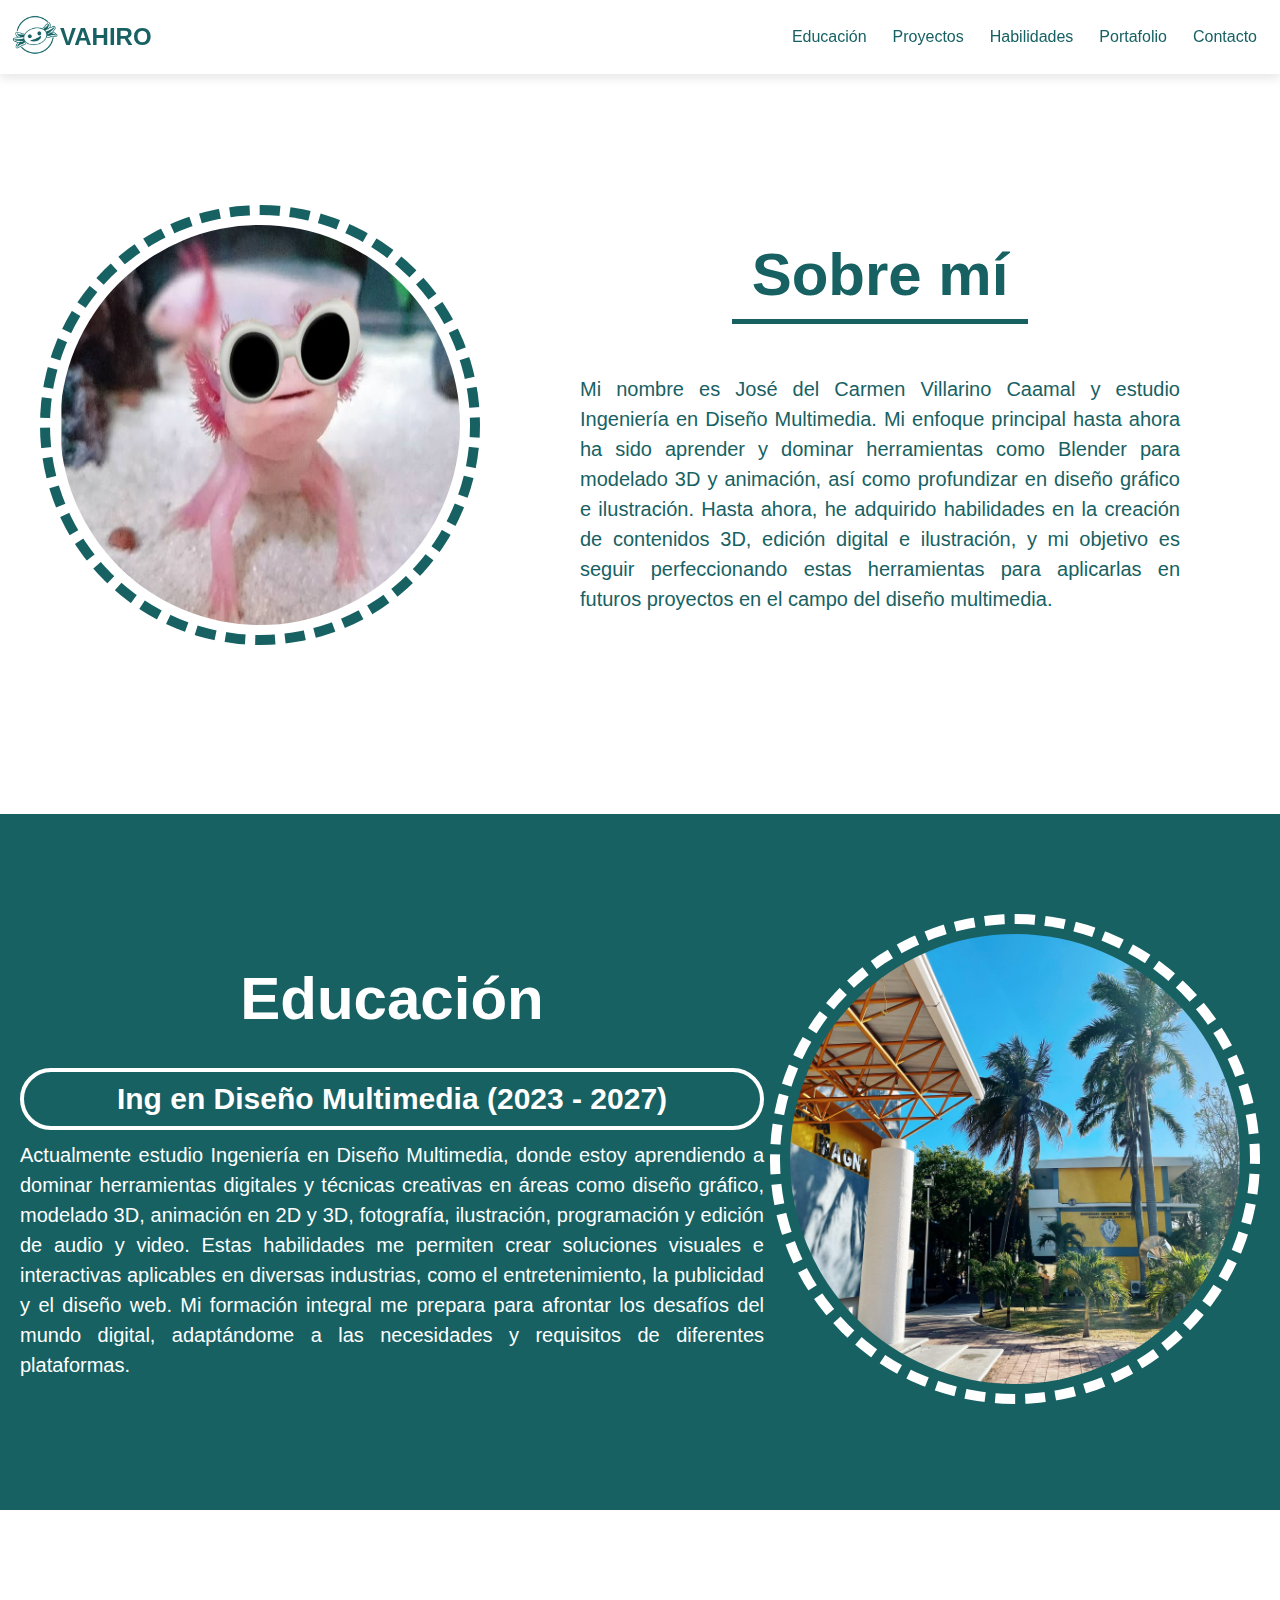
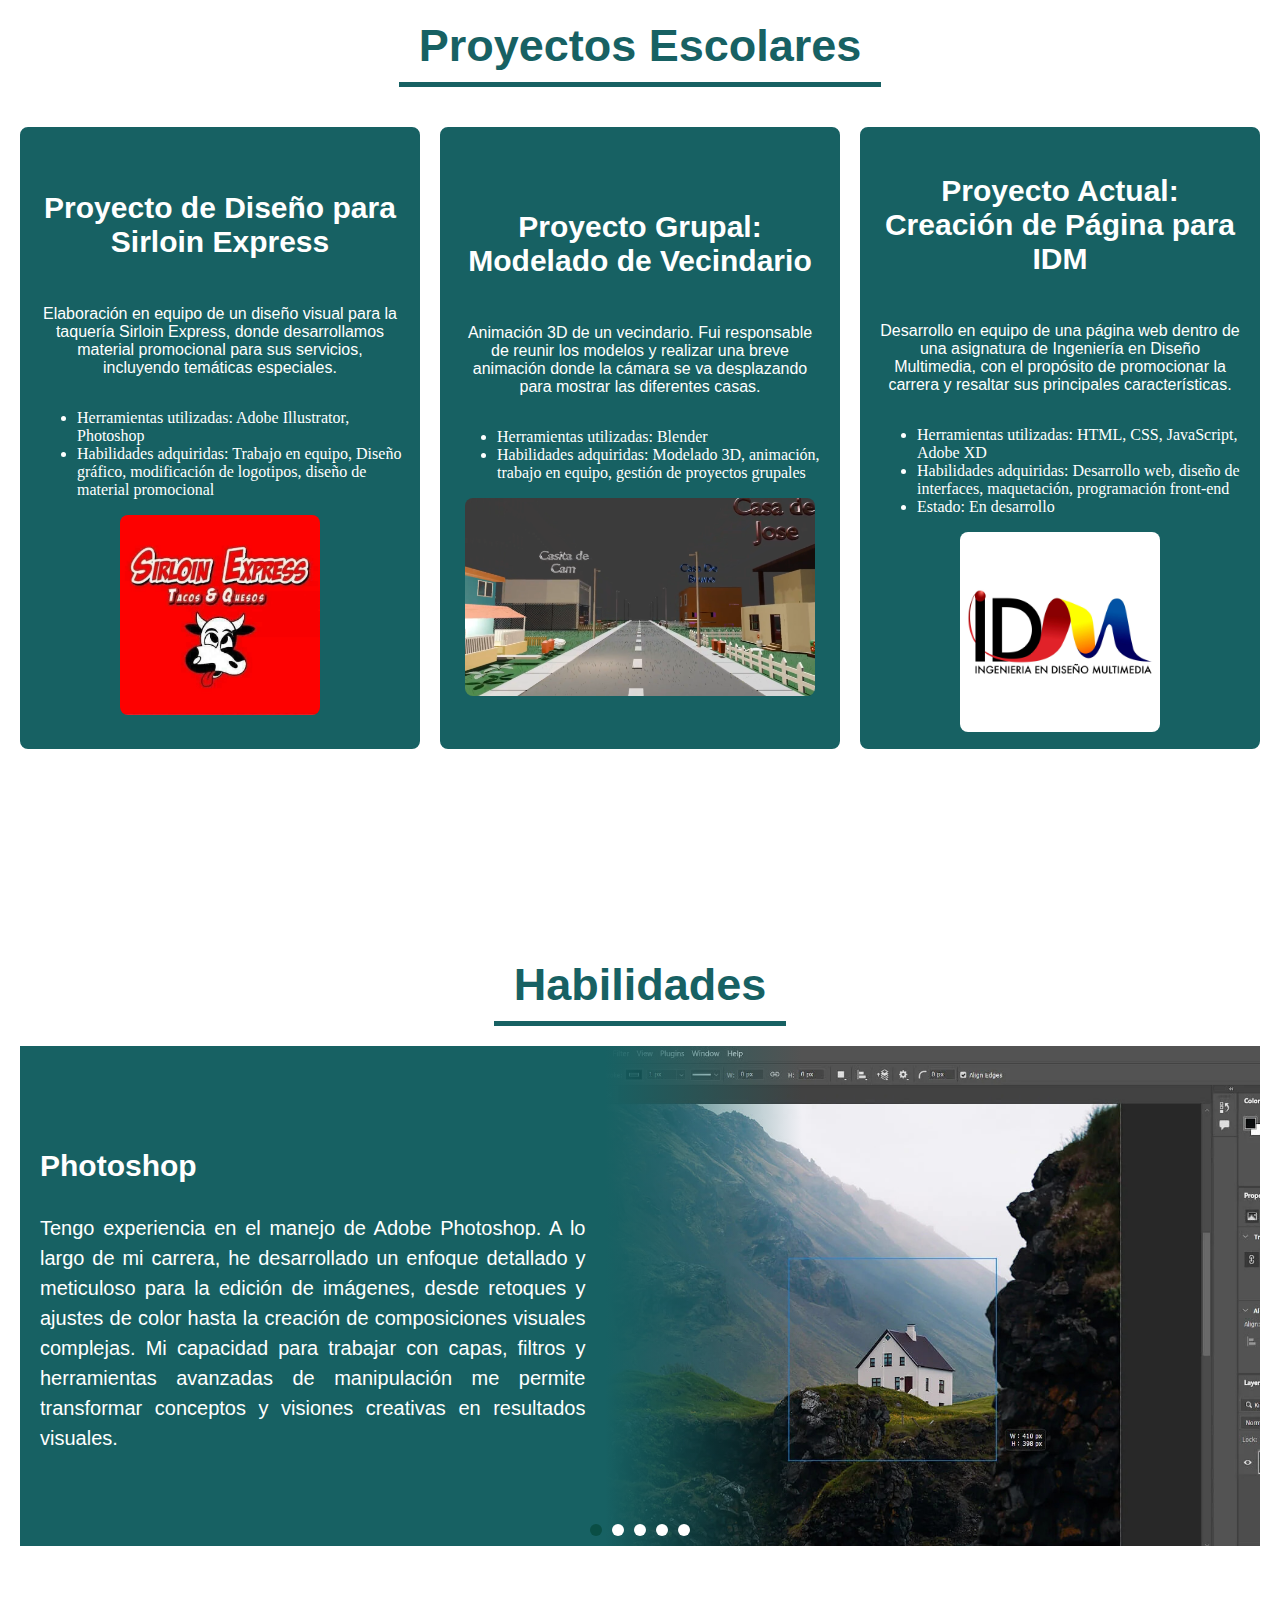
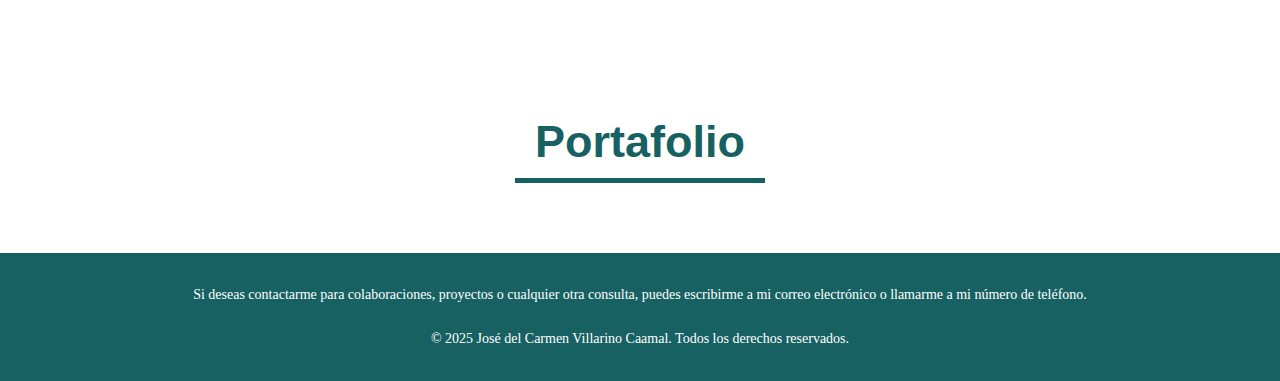
==== 02-maquetacion-cv/index.html @ 1d6cf8da "ajustes de detalles" ====
<!DOCTYPE html>
<html lang="es">
<head>
    <meta charset="UTF-8">
    <meta name="viewport" content="width=device-width, initial-scale=1.0">
    <title>Perfil - CV Vahiro</title>
    <link rel="stylesheet" href="estilo.css">
</head>
<body>
    <header id="inicio">
        <a href="#perfil"><img src="imagenes/logo_vahiro.png" alt="Logo Vahiro" width="80"/></a>
        <a href="#perfil"><h1>VAHIRO</h1></a>
        <nav id="main-menu">
            <ul>
                <li><a href="#educacion">Educación</a></li>
                <li><a href="#exp_academica">Proyectos</a></li>
                <li><a href="#habilidades">Habilidades</a></li>
                <li><a href="#portafolio">Portafolio</a></li>
                <li><a href="#contacto">Contacto</a></li>
            </ul>
        </nav>
    </header>

    <section id="perfil">
        <a href="#inicio"><img src="imagenes/Ajolote.jpg" alt="Logo Vahiro" width="100"/></a>
        <div id="texto">
            <h2>Sobre mí</h2></a>
            <p>
                Mi nombre es José del Carmen Villarino Caamal y estudio Ingeniería en Diseño Multimedia. Mi enfoque principal hasta ahora ha sido aprender y dominar herramientas como Blender para modelado 3D y animación, así como profundizar en diseño gráfico e ilustración. Hasta ahora, he adquirido habilidades en la creación de contenidos 3D, edición digital e ilustración, y mi objetivo es seguir perfeccionando estas herramientas para aplicarlas en futuros proyectos en el campo del diseño multimedia.
            </p>
        </div>
    </section>

    <section id="educacion">
        <div>
            <h2>Educación</h2>
            <h3>Ing en Diseño Multimedia (2023 - 2027)</h3>
            <p>
                Actualmente estudio Ingeniería en Diseño Multimedia, donde estoy aprendiendo a dominar herramientas digitales y técnicas creativas en áreas como diseño gráfico, modelado 3D, animación en 2D y 3D, fotografía, ilustración, programación y edición de audio y video. Estas habilidades me permiten crear soluciones visuales e interactivas aplicables en diversas industrias, como el entretenimiento, la publicidad y el diseño web. Mi formación integral me prepara para afrontar los desafíos del mundo digital, adaptándome a las necesidades y requisitos de diferentes plataformas.            
            </p>
        </div>
        <a href="https://www.unacar.mx/" class="educacion-link" target="_blank">
            <img src="imagenes/unacar_foto.jpg" alt="Foto de UNACAR" width="100" />
        </a>
    </section>

    <section id="exp_academica">
        <div>
            <h2>Proyectos Escolares</h2>
            <div class="proyectos-container">
                <a href="https://www.facebook.com/share/1AKuWwxEmX/?mibextid=wwXIfr" class="proyecto" target="_blank">
                    <h3>Proyecto de Diseño para Sirloin Express</h3>
                    <p>Elaboración en equipo de un diseño visual para la taquería Sirloin Express, donde desarrollamos material promocional para sus servicios, incluyendo temáticas especiales.</p>
                    <ul>
                        <li>Herramientas utilizadas: Adobe Illustrator, Photoshop</li>
                        <li>Habilidades adquiridas: Trabajo en equipo, Diseño gráfico, modificación de logotipos, diseño de material promocional</li>
                    </ul>
                    <img src="imagenes/sirloin.jpg" alt="Logo Sirloin" class="proyecto-img">
                </a>

                <a href="https://drive.google.com/file/d/1ZXDMyblcQ2aOPvXXYez0ErnM6VzcbpM_/view?usp=sharing" class="proyecto" target="_blank">
                    <h3>Proyecto Grupal: Modelado de Vecindario</h3>
                    <p>Animación 3D de un vecindario. Fui responsable de reunir los modelos y realizar una breve animación donde la cámara se va desplazando para mostrar las diferentes casas.</p>
                    <ul>
                        <li>Herramientas utilizadas: Blender</li>
                        <li>Habilidades adquiridas: Modelado 3D, animación, trabajo en equipo, gestión de proyectos grupales</li>
                    </ul>
                    <img src="imagenes/vecindario.png" alt="Captura del Video Vecindario" class="proyecto-img2">
                </a>

                <a href="https://www.facebook.com/share/15w2uCwmHw/?mibextid=wwXIfr" class="proyecto" target="_blank">
                    <h3>Proyecto Actual: Creación de Página para IDM</h3>
                    <p>Desarrollo en equipo de una página web dentro de una asignatura de Ingeniería en Diseño Multimedia, con el propósito de promocionar la carrera y resaltar sus principales características.</p>
                    <ul>
                        <li>Herramientas utilizadas: HTML, CSS, JavaScript, Adobe XD</li>
                        <li>Habilidades adquiridas: Desarrollo web, diseño de interfaces, maquetación, programación front-end</li>
                        <li>Estado: En desarrollo</li>
                    </ul>
                    <img src="imagenes/logo_idm.jpg" alt="Logo de idm(pag en proceso)" class="proyecto-img">
                </a>
            </div>
        </div>
    </section>

    <section id="habilidades">
        <h2>Habilidades</h2>
        
        <div class="carrusel">
            <!-- Radios de control -->
            <input type="radio" id="habilidad1" name="habilidad" checked>
            <input type="radio" id="habilidad2" name="habilidad">
            <input type="radio" id="habilidad3" name="habilidad">
            <input type="radio" id="habilidad4" name="habilidad">
            <input type="radio" id="habilidad5" name="habilidad">
    
            <!-- Contenedor de los ítems -->
            <div class="carrusel-items">
                <div class="carrusel-item">
                    <div class="texto">
                        <h3>Photoshop</h3>
                        <p>Tengo experiencia en el manejo de Adobe Photoshop. A lo largo de mi carrera, he desarrollado un enfoque detallado y meticuloso para la edición de imágenes, desde retoques y ajustes de color hasta la creación de composiciones visuales complejas. Mi capacidad para trabajar con capas, filtros y herramientas avanzadas de manipulación me permite transformar conceptos y visiones creativas en resultados visuales.</p>
                    </div>
                    <div class="imagen">
                        <img src="imagenes/photoshop.jpeg" alt="Photoshop">
                    </div>
                </div>
    
                <div class="carrusel-item">
                    <div class="texto">
                        <h3>Blender</h3>
                        <p>Mi habilidad se centra en el modelado para la creación de proyectos multimedia. Estoy enfocado en desarrollar mi capacidad para aplicar texturas detalladas que den realismo a las escenas y realizar animaciones fluidas que añadan dinamismo a los proyectos. Actualmente, busco seguir perfeccionando estas competencias para poder implementar soluciones visuales de alta calidad en diversas aplicaciones multimedia.</p>
                    </div>
                    <div class="imagen">
                        <img src="imagenes/blender.jpg" alt="Blender">
                    </div>
                </div>
    
                <div class="carrusel-item">
                    <div class="texto">
                        <h3>Programación en HTML y C++</h3>
                        <p>Tengo conocimientos básicos en desarrollo web, particularmente en HTML, lo que me permite crear y estructurar sitios web de manera eficiente. A través de mis estudios y proyectos personales, he adquirido una comprensión fundamental sobre la importancia de una correcta jerarquización de contenidos. Además, tengo nociones de programación en C++, lo cual me ha permitido desarrollar una base sólida en la lógica de programación, manejo de variables, estructuras de control y algoritmos.</p>
                    </div>
                    <div class="imagen">
                        <img src="imagenes/programacion.png" alt="Programación">
                    </div>
                </div>
    
                <div class="carrusel-item">
                    <div class="texto">
                        <h3>Ilustración en Papel y Digital</h3>
                        <p>Tengo experiencia en la creación de ilustraciones tanto en medios tradicionales como digitales. En el ámbito tradicional, me especializo en ilustración a mano utilizando lápiz sobre papel, una técnica que me permite capturar detalles y texturas de manera precisa. En el campo digital, tengo conocimientos básicos para crear ilustraciones, lo que me permite experimentar con diferentes estilos y técnicas, adaptándome a proyectos que requieren creatividad y precisión.</p>
                    </div>
                    <div class="imagen">
                        <img src="imagenes/ilustracion.jpeg" alt="Ilustración">
                    </div>
                </div>
    
                <div class="carrusel-item">
                    <div class="texto">
                        <h3>Ensamble de Computadoras</h3>
                        <p>Tengo conocimientos básicos en el montaje y configuración de hardware, específicamente enfocados en la creación de equipos de alto rendimiento. Esto incluye la selección y ensamblaje de componentes como procesadores, tarjetas gráficas, memorias RAM, y sistemas de refrigeración, asegurando que todos los elementos sean compatibles y estén optimizados para un rendimiento eficiente. Además, tengo experiencia en la configuración de sistemas operativos y controladores para maximizar el desempeño en tareas intensivas.</p>
                    </div>
                    <div class="imagen">
                        <img src="imagenes/ensamble.jpg" alt="PC">
                    </div>
                </div>
            </div>
    
            <!-- Navegación del carrusel -->
            <div class="carrusel-navegacion">
                <label for="habilidad1"></label>
                <label for="habilidad2"></label>
                <label for="habilidad3"></label>
                <label for="habilidad4"></label>
                <label for="habilidad5"></label>
            </div>
        </div>
    </section>
    
<section id="portafolio">
    <div>

    </div>
<h2>Portafolio</h2>
</section>

    <footer id="contacto">
        <div>
            <p>Si deseas contactarme para colaboraciones, proyectos o cualquier otra consulta, puedes escribirme a mi correo electrónico o llamarme a mi número de teléfono.</p>
        </div>
        <p>&copy; 2025 José del Carmen Villarino Caamal. Todos los derechos reservados.</p>
    </footer>
</body>
</html>
---- 02-maquetacion-cv/estilo.css ----
* {
    border: red 0px solid;
}
html, body {
    background-color: #ffffff;
    height: 100%;
    margin: 0;
    padding: 0; 
    box-sizing: border-box;
    font-family: 'Libre Baskerville', serif; 
}
body {
    padding-top: 40px; 
}
header {
    text-decoration: none !important; /* Elimina el subrayado de los enlaces */
    color: inherit !important; /* Hereda el color del texto del contenedor */
    font-family: 'Bebas Neue', 'Helvetica', sans-serif;
    display: flex;
    color: #176163;
    background-color: #ffffff;
    padding: 10px;
    align-items: center;
    width: 100%;
    max-width: 100%;
    box-sizing: border-box;
    justify-content: space-between;
    position: fixed;  
    top: 0;  
    left: 0;
    z-index: 1000; 
    box-shadow: 0 4px 10px rgba(0, 0, 0, 0.1);
}
header img {
    max-width: 50px;
    height: auto;
}
#inicio img:hover {
    transform: translateY(-5px);
}
#inicio h1:hover {
    transform: translateY(-5px);
}
header h1 {
    font-size: 1.5rem;
    text-align: left; 
    margin: 0; 
}
#inicio a{
    text-decoration: none !important; /* Elimina el subrayado de los enlaces */
    color: #176163; /* Hereda el color del texto del contenedor */
}
#main-menu ul {
    font-family: Impact, Haettenschweiler, 'Arial Narrow Bold', sans-serif;
    display: flex;
    padding: 0;
    margin: 0;
    list-style-type: none; 
    justify-content: flex-end;
    width: 100%;
    box-sizing: border-box;
}
#main-menu li {
    display: inline; 
}
#main-menu a {
    display: block;
    padding: 5px 13px;
    color: #176163;
    text-decoration: none;
    font-size: 1rem;
    transition: color 0.3s ease;
    position: relative; 
}
#main-menu a::after {
    content: "";
    position: absolute;
    left: 0;
    bottom: -3px;
    width: 0;
    height: 2px;
    background-color: #176163;
    transition: width 0.3s ease;
}
#main-menu a:hover::after,
#main-menu a:focus::after {
    width: 100%;
}
nav {
    display: flex;
    width: 100%;
    justify-content: flex-end;
}
nav a {
    color: #176163;
    text-decoration: none;
    font-size: 1rem;
    transition: color 0.3s ease;
}
h3 {
    color: #176163;
    font-family: 'Merriweather Sans', 'Helvetica', sans-serif;
}
#perfil {
    display: flex;
    flex-direction: row;
    align-items: center;
    justify-content: flex-start;
    padding: 60px;
    margin-bottom: 40px;
    max-width: 1200px; 
    margin-left: auto; 
    margin-right: auto;
    border-radius: 50px;
    margin-top: 40px;
}
#perfil img {
    width: 400px; 
    height: 400px;
    border-radius: 50%;
    margin-right: 40px;
    border: 10px dashed #176163;
    padding: 10px;
    flex-shrink: 0;
}
#perfil div {
    display: flex;
    flex-direction: column;
    padding: 40px;
    border-radius: 20px;
    flex-grow: 1;
    min-width: 400px; 
    max-width: 800px; 
}
#perfil h2 {
    align-self: center;
    font-family: 'Bebas Neue', 'Helvetica', sans-serif;
    font-size: 60px; 
    color: #176163;
    margin-top: 0;
    margin-bottom: 20px;
    padding: 20px;
    display: inline-block;
    border-bottom: 5px solid #176163; 
    padding-bottom: 10px; 
    border-radius: 0; 
}
#perfil p {
    text-align: justify;
    line-height: 1.5;
    font-size: 20px; 
    color: #176163;
    margin: 10px 0 0 0;
    padding: 20px; 
    border-radius: 20px; 
}
#educacion {
    display: flex;
    flex-direction: row;
    align-items: center;
    justify-content: space-between;
    padding: 60px;
    background-color: #176163;
    margin-bottom: 40px;
    max-width: 100%;
    margin-left: 0px;
    margin-right: 0px;
    border-radius: 0;
    margin-top: 40px;
}
#educacion img {
    width: 450px;  
    height: auto;
    border-radius: 50%;
    border: 10px dashed #ffffff;
    padding: 10px;
    transition: transform 0.3s ease, box-shadow 0.3s ease;
    position: relative;
    z-index: 1; 
}
#educacion img:hover {
    transform: translateY(-5px);
    box-shadow: 0 4px 10px rgba(0, 0, 0, 0.3);  
}
#educacion div {
    display: flex;
    flex-direction: column;
    text-align: center;
    width: 60%;
    box-shadow: none; 
    z-index: 0;
}
#educacion h2, #educacion h3, #educacion p {
    margin: 0;
}
#educacion h2 {
    font-size: 60px;
    color: #ffffff;
    margin-top: 0;
    margin-bottom: 0px;
    padding: 20px;
    border-radius: 20px;
    display: inline-block;
}
#educacion h3 {
    font-size: 30px;
    color: #ffffff;
    padding: 10px 30px;
    background-color: #176163;
    border-radius: 50px;
    display: inline-block;
    margin: 10px 0;
    border: 4px solid #ffffff;
}
#educacion p {
    text-align: justify;
    line-height: 1.5;
    font-size: 20px;
    color: #ffffff;
    margin: 0px 0 0 0;
}
#educacion a {
    font-family: 'Lora', 'Helvetica', sans-serif;
    color: #176163;
    text-decoration: none;
    font-size: 25px;
}
.educacion-link {
    text-decoration: none;
    color: #ffffff;
}
section {
    border-radius: 2%;
    margin: 10px;
    margin-bottom: 40px; 
    padding: 40px;
}
section p {
    font-family: 'Lora', 'Helvetica', sans-serif;
}
#proyectos {
    background-color: #BBDEFB;
}
.proyecto p,
.proyecto li,
.proyecto h3 {
    color: #ffffff;
}
.proyectos-container {
    display: flex;
    flex-wrap: wrap;
    gap: 20px;
    justify-content: space-around;
    padding: 20px;
}
a.proyecto {
    text-decoration: none;
    color: inherit;
}
.proyecto:hover {
    transform: translateY(-10px);
    box-shadow: 0 4px 10px rgba(0, 0, 0, 0.1);
    background-color: #176163;
}
.proyecto h2 {
    margin: 0;
    padding: 0; 
}
.proyecto h3 {
    font-size: 30px;;
}
.proyecto {
    flex: 1 1 calc(33% - 20px);
    box-sizing: border-box;
    text-align: center;
    margin-bottom: 20px;
    padding: 15px;
    border: 2px solid #176163;
    border-radius: 8px;
    background-color: #176163;
    transition: transform 0.3s ease;
    color: #ffffff;
    display: flex;
    flex-direction: column;
    justify-content: center;
    align-items: center;
}
.proyecto li {
    text-align: left;
}
.proyecto-img, .proyecto-img2 {
    width: 100%;
    height: auto;
    border-radius: 8px;
    margin-bottom: 15px;
}
.proyecto-img {
    max-width: 200px;
    margin: 0 auto;
}
.proyecto-img2 {
    max-width: 350px;
    margin: 0 auto;
}
@media (max-width: 768px) {
    .proyecto {
        flex: 1 1 100%;
    }
    .proyecto-img, .proyecto-img2 {
        max-width: 100%;
    }
}
#habilidades, #exp_academica, #portafolio {
    text-align: center;
    padding: 50px 0;
}
.carrusel {
    position: relative;
    width: 100%;
    height: 500px;
    overflow: hidden;
    background-color: #176163;
    border-radius: 0;
    margin: 0; 
    padding: 0; 
}
.carrusel-items {
    display: flex;
    transition: transform 0.5s ease;
    height: 100%;
    flex-direction: column;
}
.carrusel-item {
    display: flex;
    flex-direction: row;
    align-items: center;
    justify-content: space-between;
    flex: 0 0 100%; 
    width: 100%; 
    height: 100%; 
    background: #176163; 
    padding: 0;
    box-sizing: border-box;
}
.texto {
    width: 50%;
    text-align:justify;
    padding: 20px;
}
.texto h3 {
    font-size: 30px;
    color: #ffffff;
}
.texto p {
    font-size: 20px;
    color: #ffffff;
    line-height: 1.5;
}
.imagen {
    position: relative;
    width: 60%; 
    height: 100%;
    margin: auto; 
    overflow: hidden; 
}
.imagen img {
    width: 100%;
    height: 100%; 
    object-fit: cover; 
    display: block;
}
.imagen::before {
    content: "";
    position: absolute;
    left: 0;
    top: 0;
    width: 30%;
    height: 150%;
    background: linear-gradient(to left, rgba(255, 255, 255, 0) 0%, #176163 100%);
    pointer-events: none;
}
input[type="radio"] {
    display: none;
}
.carrusel-navegacion {
    position: absolute;
    bottom: 10px;
    left: 50%;
    transform: translateX(-50%);
    display: flex;
    gap: 10px;
}
.carrusel-navegacion label {
    width: 12px;
    height: 12px;
    border-radius: 50%;
    background-color: #ffffff;
    cursor: pointer;
    position: relative; 
} 
input[type="radio"]:nth-of-type(1):checked ~ .carrusel-items {
    transform: translateY(0%);
}

input[type="radio"]:nth-of-type(2):checked ~ .carrusel-items {
    transform: translateY(-100%);
}
input[type="radio"]:nth-of-type(3):checked ~ .carrusel-items {
    transform: translateY(-200%);
}
input[type="radio"]:nth-of-type(4):checked ~ .carrusel-items {
    transform: translateY(-300%);
}
input[type="radio"]:nth-of-type(5):checked ~ .carrusel-items {
    transform: translateY(-400%);
}
input[type="radio"]:checked + .carrusel-navegacion label::after {
    content: "";
    position: absolute;
    top: -6px;
    left: -6px;
    width: 24px;
    height: 24px;
    border-radius: 50%;
    border: 2px solid #0a4e45;
    background-color: transparent;
    box-shadow: 0 0 10px rgba(10, 78, 69, 0.5);
    z-index: -1;
    transition: all 0.3s ease; 
}
input[type="radio"]:nth-of-type(1):checked ~ .carrusel-navegacion label:nth-of-type(1),
input[type="radio"]:nth-of-type(2):checked ~ .carrusel-navegacion label:nth-of-type(2),
input[type="radio"]:nth-of-type(3):checked ~ .carrusel-navegacion label:nth-of-type(3),
input[type="radio"]:nth-of-type(4):checked ~ .carrusel-navegacion label:nth-of-type(4),
input[type="radio"]:nth-of-type(5):checked ~ .carrusel-navegacion label:nth-of-type(5) {
    background-color: #0a4e45;
}
#contacto {
    display: flex;
    padding: 20px;
    color: #ffffff;
    background-color: #176163;
    font-size: 14px;
    box-sizing: border-box;
    width: 100%;
    margin-top: auto;
    flex-direction: column;
    justify-content: center;
    align-items: center;
}
h2 {
    align-self: center;
    font-family: 'Bebas Neue', 'Helvetica', sans-serif;
    font-size: 45px;
    color: #176163;
    margin-top: 0;
    margin-bottom: 20px;
    padding: 20px; 
    border-radius: 20px; 
    display: inline-block; 
    border-bottom: 5px solid #176163;
    padding-bottom: 10px;
    border-radius: 0;
}
section {
    position: relative;
    padding-top: 100px;
    margin: 0;
}
section::before {
    content: "";
    display: block;
    height: 20px; 
    background-color: #ffffff;
    position: absolute;
    top: 0; 
    left: 0;
    width: 100%;
    z-index: -1;
}
#perfil, #educacion, #habilidades {
        padding: 100px 20px 100px 20px;  
    }
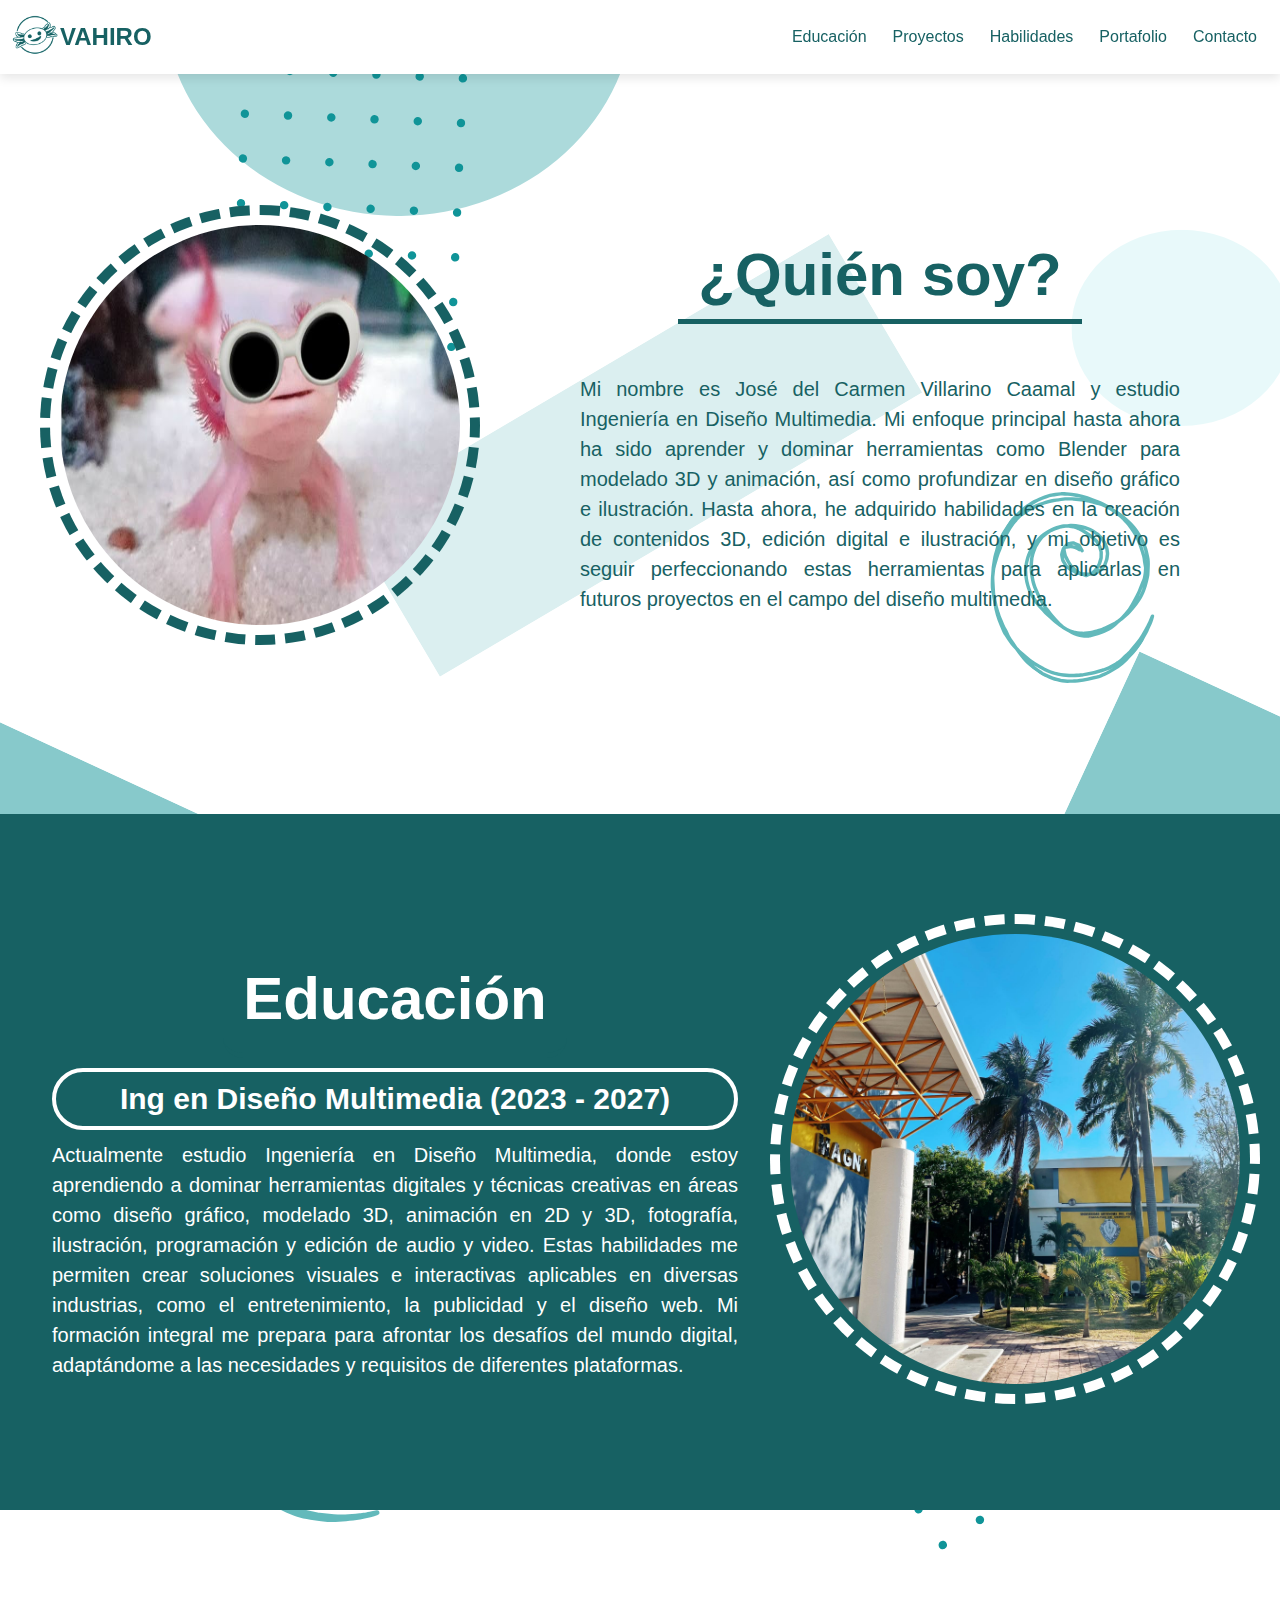
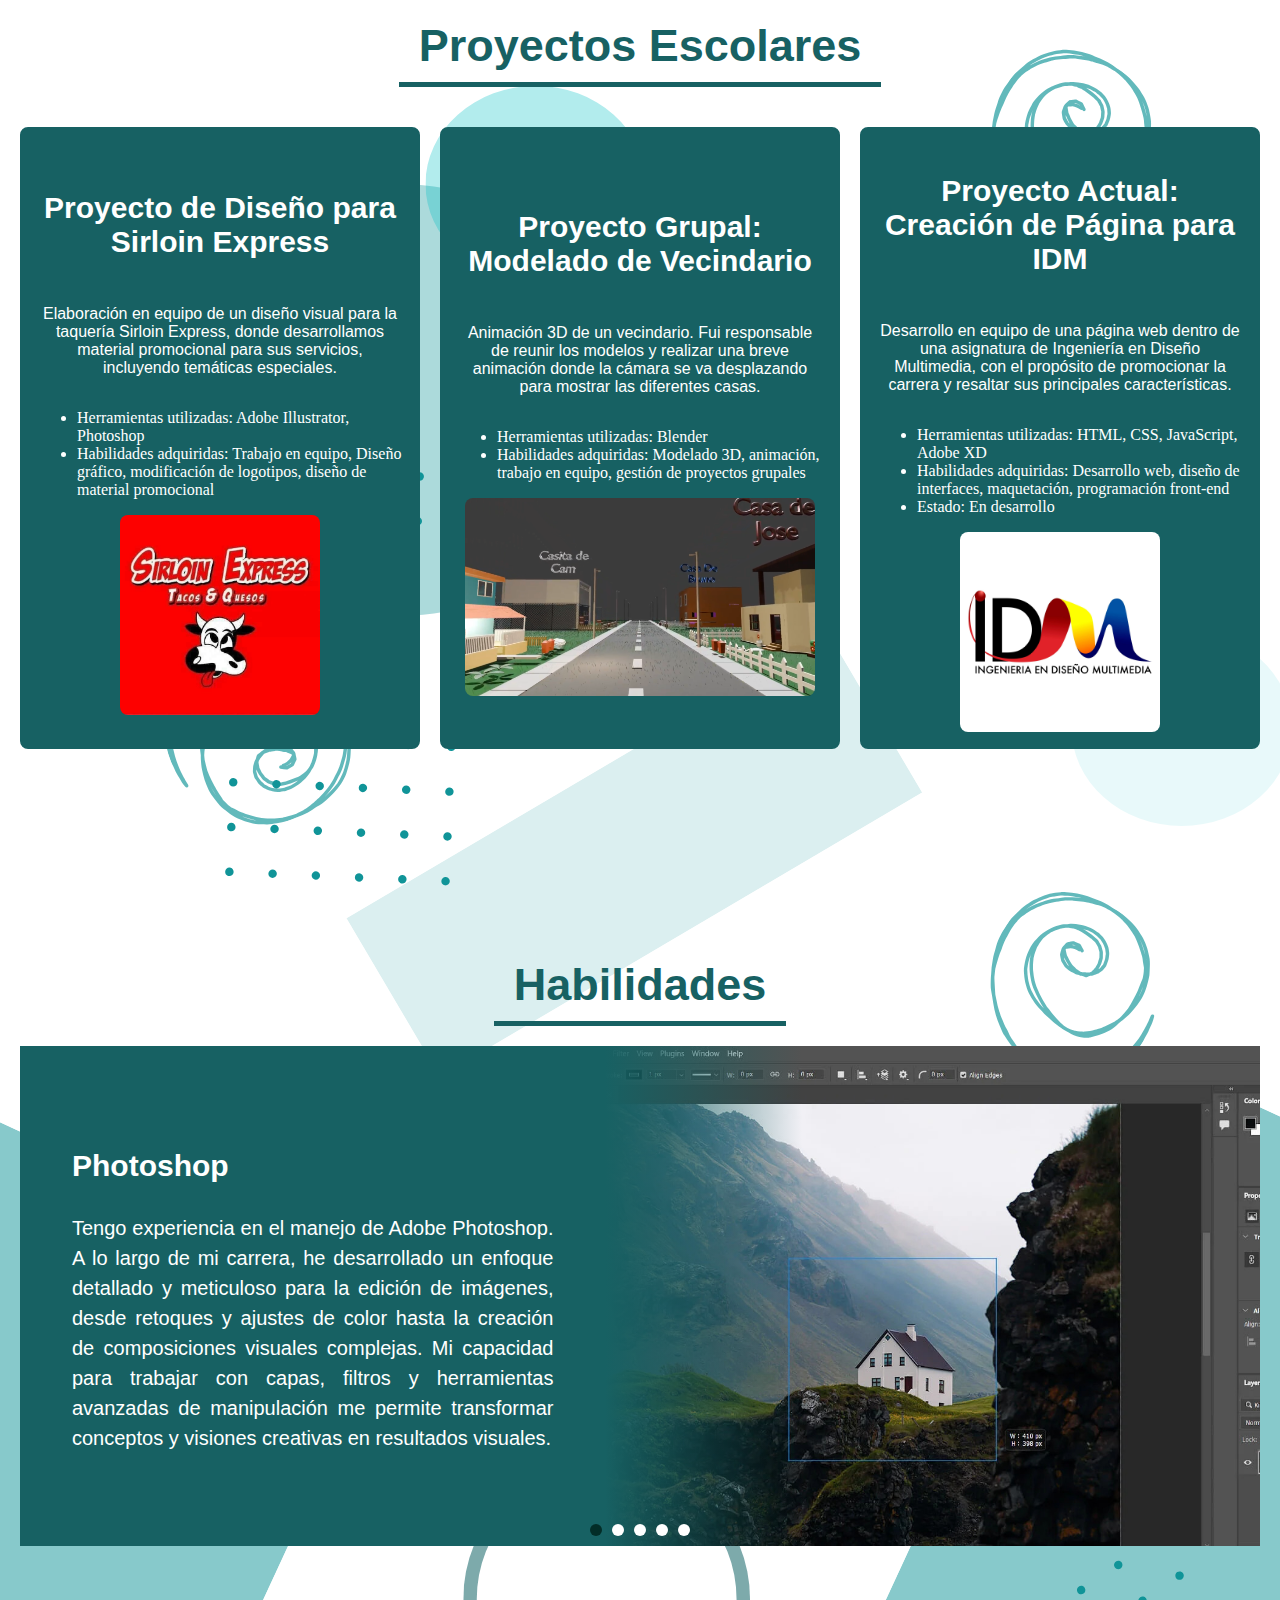
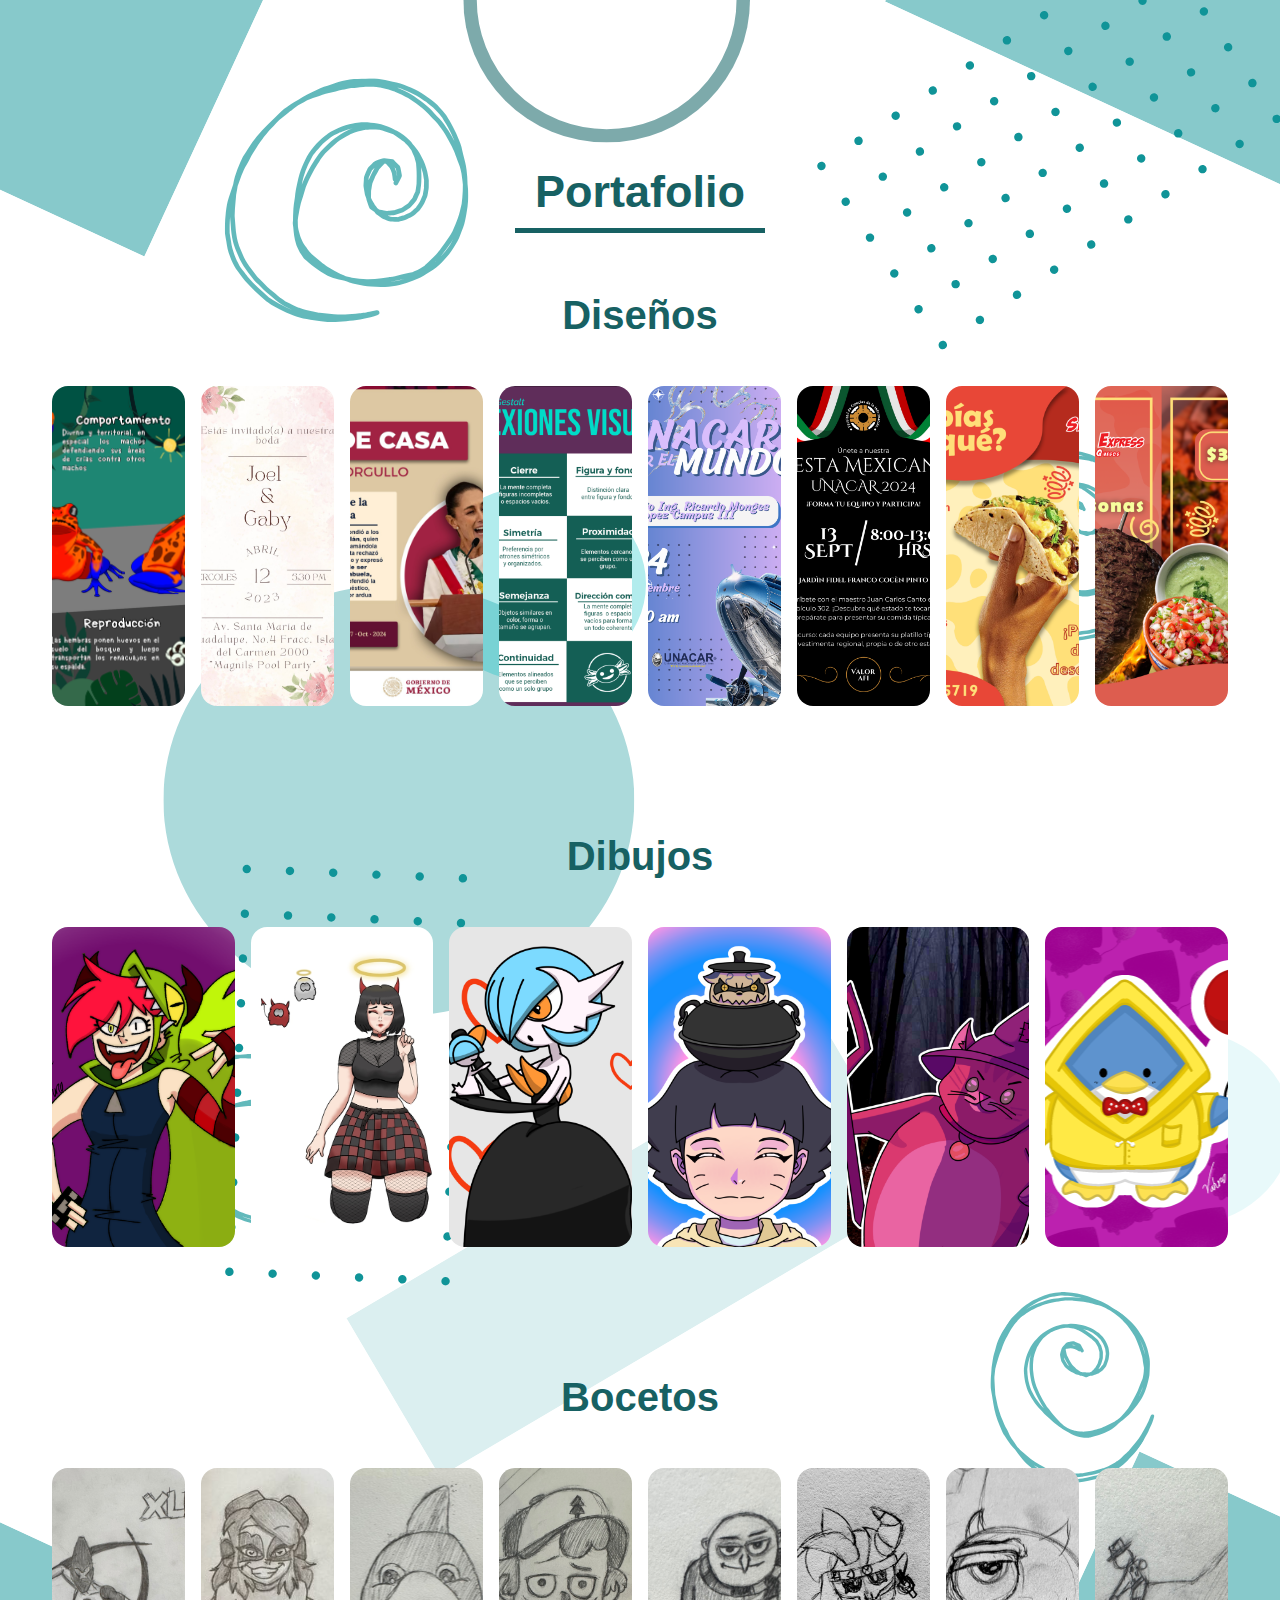
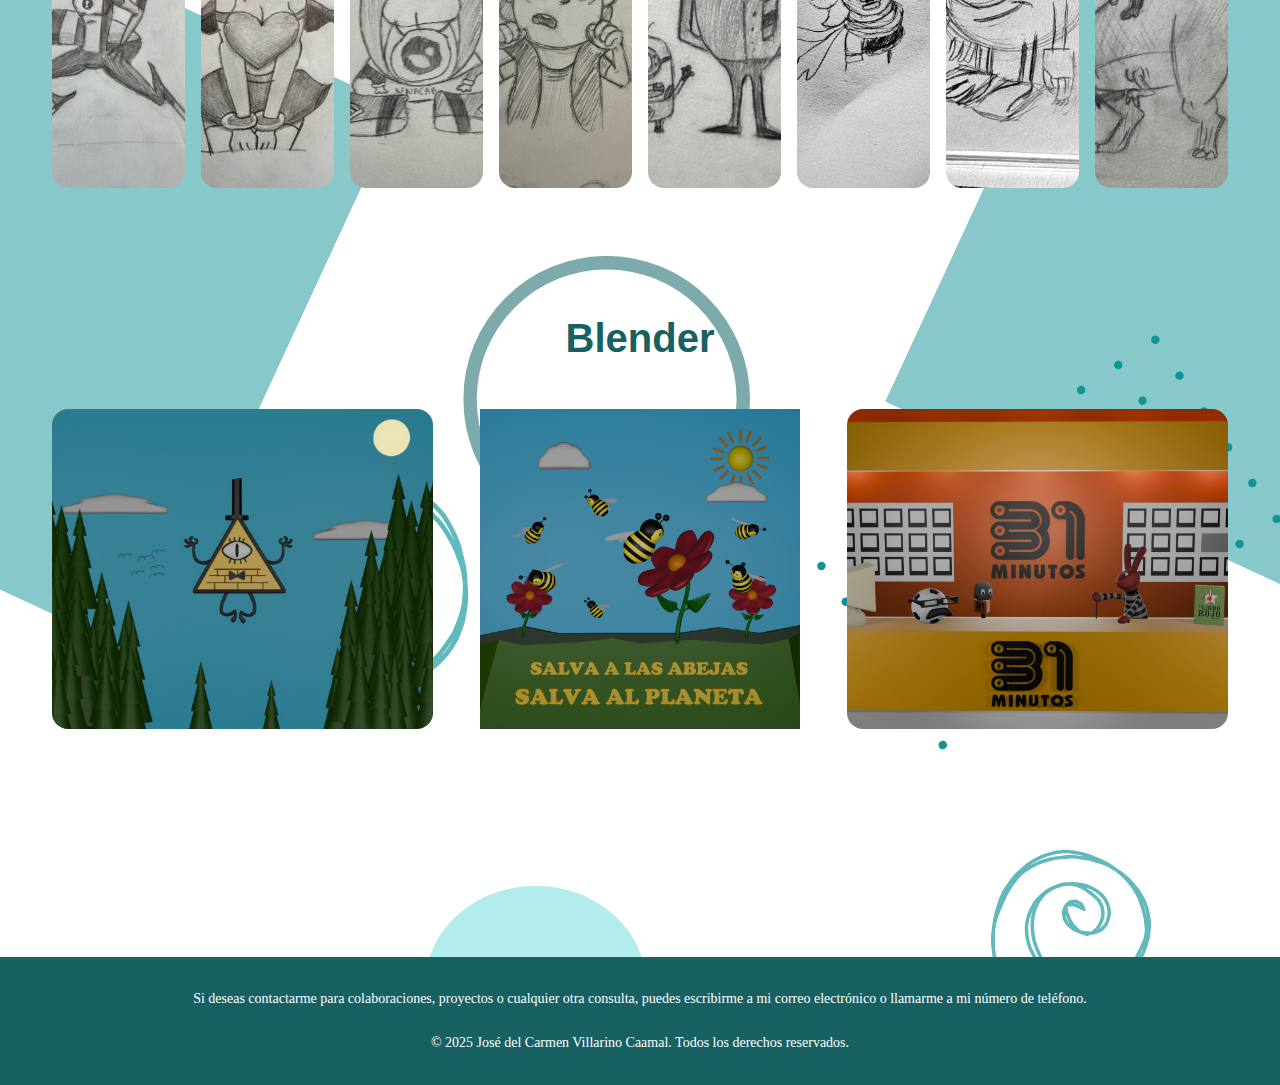
==== commit c0c57058: "fase final" ====
--- a/02-maquetacion-cv/index.html
+++ b/02-maquetacion-cv/index.html
@@ -8,7 +8,7 @@
 </head>
 <body>
     <header id="inicio">
-        <a href="#perfil"><img src="imagenes/logo_vahiro.png" alt="Logo Vahiro" width="80"/></a>
+        <a href="#perfil"><img src="imagenes/logo_vahiro.png" alt="Logo Vahiro" width="80" loading="lazy"/></a>
         <a href="#perfil"><h1>VAHIRO</h1></a>
         <nav id="main-menu">
             <ul>
@@ -22,9 +22,9 @@
     </header>
 
     <section id="perfil">
-        <a href="#inicio"><img src="imagenes/Ajolote.jpg" alt="Logo Vahiro" width="100"/></a>
+        <a href="#inicio"><img src="imagenes/Ajolote.jpg" alt="Logo Vahiro" width="100"loading="lazy"/></a>
         <div id="texto">
-            <h2>Sobre mí</h2></a>
+            <h2>¿Quién soy?</h2></a>
             <p>
                 Mi nombre es José del Carmen Villarino Caamal y estudio Ingeniería en Diseño Multimedia. Mi enfoque principal hasta ahora ha sido aprender y dominar herramientas como Blender para modelado 3D y animación, así como profundizar en diseño gráfico e ilustración. Hasta ahora, he adquirido habilidades en la creación de contenidos 3D, edición digital e ilustración, y mi objetivo es seguir perfeccionando estas herramientas para aplicarlas en futuros proyectos en el campo del diseño multimedia.
             </p>
@@ -40,7 +40,7 @@
             </p>
         </div>
         <a href="https://www.unacar.mx/" class="educacion-link" target="_blank">
-            <img src="imagenes/unacar_foto.jpg" alt="Foto de UNACAR" width="100" />
+            <img src="imagenes/unacar_foto.jpg" alt="Foto de UNACAR" width="100" loading="lazy" />
         </a>
     </section>
 
@@ -55,7 +55,7 @@
                         <li>Herramientas utilizadas: Adobe Illustrator, Photoshop</li>
                         <li>Habilidades adquiridas: Trabajo en equipo, Diseño gráfico, modificación de logotipos, diseño de material promocional</li>
                     </ul>
-                    <img src="imagenes/sirloin.jpg" alt="Logo Sirloin" class="proyecto-img">
+                    <img src="imagenes/sirloin.jpg" alt="Logo Sirloin" class="proyecto-img" loading="lazy">
                 </a>
 
                 <a href="https://drive.google.com/file/d/1ZXDMyblcQ2aOPvXXYez0ErnM6VzcbpM_/view?usp=sharing" class="proyecto" target="_blank">
@@ -65,10 +65,10 @@
                         <li>Herramientas utilizadas: Blender</li>
                         <li>Habilidades adquiridas: Modelado 3D, animación, trabajo en equipo, gestión de proyectos grupales</li>
                     </ul>
-                    <img src="imagenes/vecindario.png" alt="Captura del Video Vecindario" class="proyecto-img2">
+                    <img src="imagenes/vecindario.png" alt="Captura del Video Vecindario" class="proyecto-img2" loading="lazy">
                 </a>
 
-                <a href="https://www.facebook.com/share/15w2uCwmHw/?mibextid=wwXIfr" class="proyecto" target="_blank">
+                <a href="https://www.facebook.com/share/15w2uCwmHw/?mibextid=wwXIfr" class="proyecto" target="_blank" loading="lazy">
                     <h3>Proyecto Actual: Creación de Página para IDM</h3>
                     <p>Desarrollo en equipo de una página web dentro de una asignatura de Ingeniería en Diseño Multimedia, con el propósito de promocionar la carrera y resaltar sus principales características.</p>
                     <ul>
@@ -76,7 +76,7 @@
                         <li>Habilidades adquiridas: Desarrollo web, diseño de interfaces, maquetación, programación front-end</li>
                         <li>Estado: En desarrollo</li>
                     </ul>
-                    <img src="imagenes/logo_idm.jpg" alt="Logo de idm(pag en proceso)" class="proyecto-img">
+                    <img src="imagenes/logo_idm.jpg" alt="Logo de idm(pag en proceso)" class="proyecto-img" loading="lazy">
                 </a>
             </div>
         </div>
@@ -86,14 +86,11 @@
         <h2>Habilidades</h2>
         
         <div class="carrusel">
-            <!-- Radios de control -->
             <input type="radio" id="habilidad1" name="habilidad" checked>
             <input type="radio" id="habilidad2" name="habilidad">
             <input type="radio" id="habilidad3" name="habilidad">
             <input type="radio" id="habilidad4" name="habilidad">
             <input type="radio" id="habilidad5" name="habilidad">
-    
-            <!-- Contenedor de los ítems -->
             <div class="carrusel-items">
                 <div class="carrusel-item">
                     <div class="texto">
@@ -101,7 +98,7 @@
                         <p>Tengo experiencia en el manejo de Adobe Photoshop. A lo largo de mi carrera, he desarrollado un enfoque detallado y meticuloso para la edición de imágenes, desde retoques y ajustes de color hasta la creación de composiciones visuales complejas. Mi capacidad para trabajar con capas, filtros y herramientas avanzadas de manipulación me permite transformar conceptos y visiones creativas en resultados visuales.</p>
                     </div>
                     <div class="imagen">
-                        <img src="imagenes/photoshop.jpeg" alt="Photoshop">
+                        <img src="imagenes/photoshop.jpeg" alt="Photoshop" loading="lazy">
                     </div>
                 </div>
     
@@ -111,7 +108,7 @@
                         <p>Mi habilidad se centra en el modelado para la creación de proyectos multimedia. Estoy enfocado en desarrollar mi capacidad para aplicar texturas detalladas que den realismo a las escenas y realizar animaciones fluidas que añadan dinamismo a los proyectos. Actualmente, busco seguir perfeccionando estas competencias para poder implementar soluciones visuales de alta calidad en diversas aplicaciones multimedia.</p>
                     </div>
                     <div class="imagen">
-                        <img src="imagenes/blender.jpg" alt="Blender">
+                        <img src="imagenes/blender.jpg" alt="Blender" loading="lazy">
                     </div>
                 </div>
     
@@ -121,7 +118,7 @@
                         <p>Tengo conocimientos básicos en desarrollo web, particularmente en HTML, lo que me permite crear y estructurar sitios web de manera eficiente. A través de mis estudios y proyectos personales, he adquirido una comprensión fundamental sobre la importancia de una correcta jerarquización de contenidos. Además, tengo nociones de programación en C++, lo cual me ha permitido desarrollar una base sólida en la lógica de programación, manejo de variables, estructuras de control y algoritmos.</p>
                     </div>
                     <div class="imagen">
-                        <img src="imagenes/programacion.png" alt="Programación">
+                        <img src="imagenes/programacion.png" alt="Programación" loading="lazy">
                     </div>
                 </div>
     
@@ -131,22 +128,19 @@
                         <p>Tengo experiencia en la creación de ilustraciones tanto en medios tradicionales como digitales. En el ámbito tradicional, me especializo en ilustración a mano utilizando lápiz sobre papel, una técnica que me permite capturar detalles y texturas de manera precisa. En el campo digital, tengo conocimientos básicos para crear ilustraciones, lo que me permite experimentar con diferentes estilos y técnicas, adaptándome a proyectos que requieren creatividad y precisión.</p>
                     </div>
                     <div class="imagen">
-                        <img src="imagenes/ilustracion.jpeg" alt="Ilustración">
-                    </div>
-                </div>
-    
+                        <img src="imagenes/ilustracion.jpeg" alt="Ilustración" loading="lazy">
+                    </div>
+                </div>
                 <div class="carrusel-item">
                     <div class="texto">
                         <h3>Ensamble de Computadoras</h3>
                         <p>Tengo conocimientos básicos en el montaje y configuración de hardware, específicamente enfocados en la creación de equipos de alto rendimiento. Esto incluye la selección y ensamblaje de componentes como procesadores, tarjetas gráficas, memorias RAM, y sistemas de refrigeración, asegurando que todos los elementos sean compatibles y estén optimizados para un rendimiento eficiente. Además, tengo experiencia en la configuración de sistemas operativos y controladores para maximizar el desempeño en tareas intensivas.</p>
                     </div>
                     <div class="imagen">
-                        <img src="imagenes/ensamble.jpg" alt="PC">
+                        <img src="imagenes/ensamble.jpg" alt="PC" loading="lazy">
                     </div>
                 </div>
             </div>
-    
-            <!-- Navegación del carrusel -->
             <div class="carrusel-navegacion">
                 <label for="habilidad1"></label>
                 <label for="habilidad2"></label>
@@ -158,10 +152,44 @@
     </section>
     
 <section id="portafolio">
-    <div>
-
+   <h2>Portafolio</h2> 
+   <h3>Diseños</h3>
+   <div class="galery">
+        <div style="background-image: url(imagenes/diseños/rana_dardo.png);"></div>
+        <div style="background-image: url(imagenes/diseños/invitacion.jpg);"></div>
+        <div style="background-image: url(imagenes/diseños/claudia.png);"></div>
+        <div style="background-image: url(imagenes/diseños/gestalt.png);"></div>
+        <div style="background-image: url(imagenes/diseños/flyer_2000.png);"></div>   
+        <div style="background-image: url(imagenes/diseños/mexico.png);"></div>
+        <div style="background-image: url(imagenes/diseños/dato_c.png);"></div>
+        <div style="background-image: url(imagenes/diseños/paq_sirloin.png);"></div>
     </div>
-<h2>Portafolio</h2>
+    <h3>Dibujos</h3>
+   <div class="galery">
+        <div style="background-image: url(imagenes/dibujos/demencia.png);"></div>
+        <div style="background-image: url(imagenes/dibujos/personaje.jpg);"></div>
+        <div style="background-image: url(imagenes/dibujos/gardevoir.png);"></div>   
+        <div style="background-image: url(imagenes/dibujos/himawari.png);"></div>
+        <div style="background-image: url(imagenes/dibujos/gato.png);"></div>
+        <div style="background-image: url(imagenes/dibujos/tuxedosam.png);"></div>
+    </div>
+    <h3>Bocetos</h3>
+    <div class="galery">
+         <div style="background-image: url(imagenes/dibujos_bocetos/xlr8.jpeg);"></div>
+         <div style="background-image: url(imagenes/dibujos_bocetos/miss_head.jpeg);"></div>   
+         <div style="background-image: url(imagenes/dibujos_bocetos/bill.jpg);"></div>
+         <div style="background-image: url(imagenes/dibujos_bocetos/dipper.jpg);"></div>
+         <div style="background-image: url(imagenes/dibujos_bocetos/gru.jpg);"></div>
+         <div style="background-image: url(imagenes/dibujos_bocetos/emz.png);"></div>
+         <div style="background-image: url(imagenes/dibujos_bocetos/mike.png);"></div>
+         <div style="background-image: url(imagenes/dibujos_bocetos/dinosaurio.jpg);"></div>
+     </div>
+     <h3>Blender</h3>
+     <div class="galery">
+          <div style="background-image: url(imagenes/blender/billc.jpg);"></div>   
+          <div style="background-image: url(imagenes/blender/abejas.png);"></div>
+          <div style="background-image: url(imagenes/blender/bodoque.jpg);"></div>
+      </div>
 </section>
 
     <footer id="contacto">
--- a/02-maquetacion-cv/estilo.css
+++ b/02-maquetacion-cv/estilo.css
@@ -1,8 +1,12 @@
 * {
     border: red 0px solid;
 }
+
+html {
+  scroll-behavior: smooth;
+}
+
 html, body {
-    background-color: #ffffff;
     height: 100%;
     margin: 0;
     padding: 0; 
@@ -13,8 +17,8 @@
     padding-top: 40px; 
 }
 header {
-    text-decoration: none !important; /* Elimina el subrayado de los enlaces */
-    color: inherit !important; /* Hereda el color del texto del contenedor */
+    text-decoration: none !important;
+    color: inherit !important;
     font-family: 'Bebas Neue', 'Helvetica', sans-serif;
     display: flex;
     color: #176163;
@@ -183,6 +187,7 @@
     box-shadow: 0 4px 10px rgba(0, 0, 0, 0.3);  
 }
 #educacion div {
+    padding: 0 2rem;
     display: flex;
     flex-direction: column;
     text-align: center;
@@ -237,9 +242,6 @@
 }
 section p {
     font-family: 'Lora', 'Helvetica', sans-serif;
-}
-#proyectos {
-    background-color: #BBDEFB;
 }
 .proyecto p,
 .proyecto li,
@@ -350,11 +352,13 @@
 .texto h3 {
     font-size: 30px;
     color: #ffffff;
+    padding: 0 2rem
 }
 .texto p {
     font-size: 20px;
     color: #ffffff;
     line-height: 1.5;
+    padding: 0 2rem
 }
 .imagen {
     position: relative;
@@ -433,8 +437,30 @@
 input[type="radio"]:nth-of-type(3):checked ~ .carrusel-navegacion label:nth-of-type(3),
 input[type="radio"]:nth-of-type(4):checked ~ .carrusel-navegacion label:nth-of-type(4),
 input[type="radio"]:nth-of-type(5):checked ~ .carrusel-navegacion label:nth-of-type(5) {
-    background-color: #0a4e45;
-}
+    background-color: #032d28;
+}
+#portafolio h3{
+    font-size: 40px;
+    margin-bottom: 3rem;
+}
+    .galery{
+        display:flex;
+        height: 20rem;
+        gap:1rem;
+        padding: 0 2rem;
+        margin-bottom: 8rem;
+    }
+    .galery>div{
+        flex:1;
+        border-radius: 1rem;
+        background-position: center;
+        background-repeat: no-repeat;
+        background-size: auto 100%;
+        transition: all 0.8s cubic-bezier(0.25, 0.4, 0.45, 1.4);
+    }
+    .galery >div:hover{
+        flex:5;
+    }
 #contacto {
     display: flex;
     padding: 20px;
@@ -470,14 +496,20 @@
 section::before {
     content: "";
     display: block;
-    height: 20px; 
-    background-color: #ffffff;
+    height: 20px;
     position: absolute;
     top: 0; 
     left: 0;
     width: 100%;
     z-index: -1;
 }
-#perfil, #educacion, #habilidades {
+#perfil, #educacion, #habilidades, #portafolio{
         padding: 100px 20px 100px 20px;  
+    }
+
+    body {
+        background-image: url(imagenes/manguitos.png); 
+        background-repeat: repeat;
+        background-size: auto;
+        background-position: top left;
     }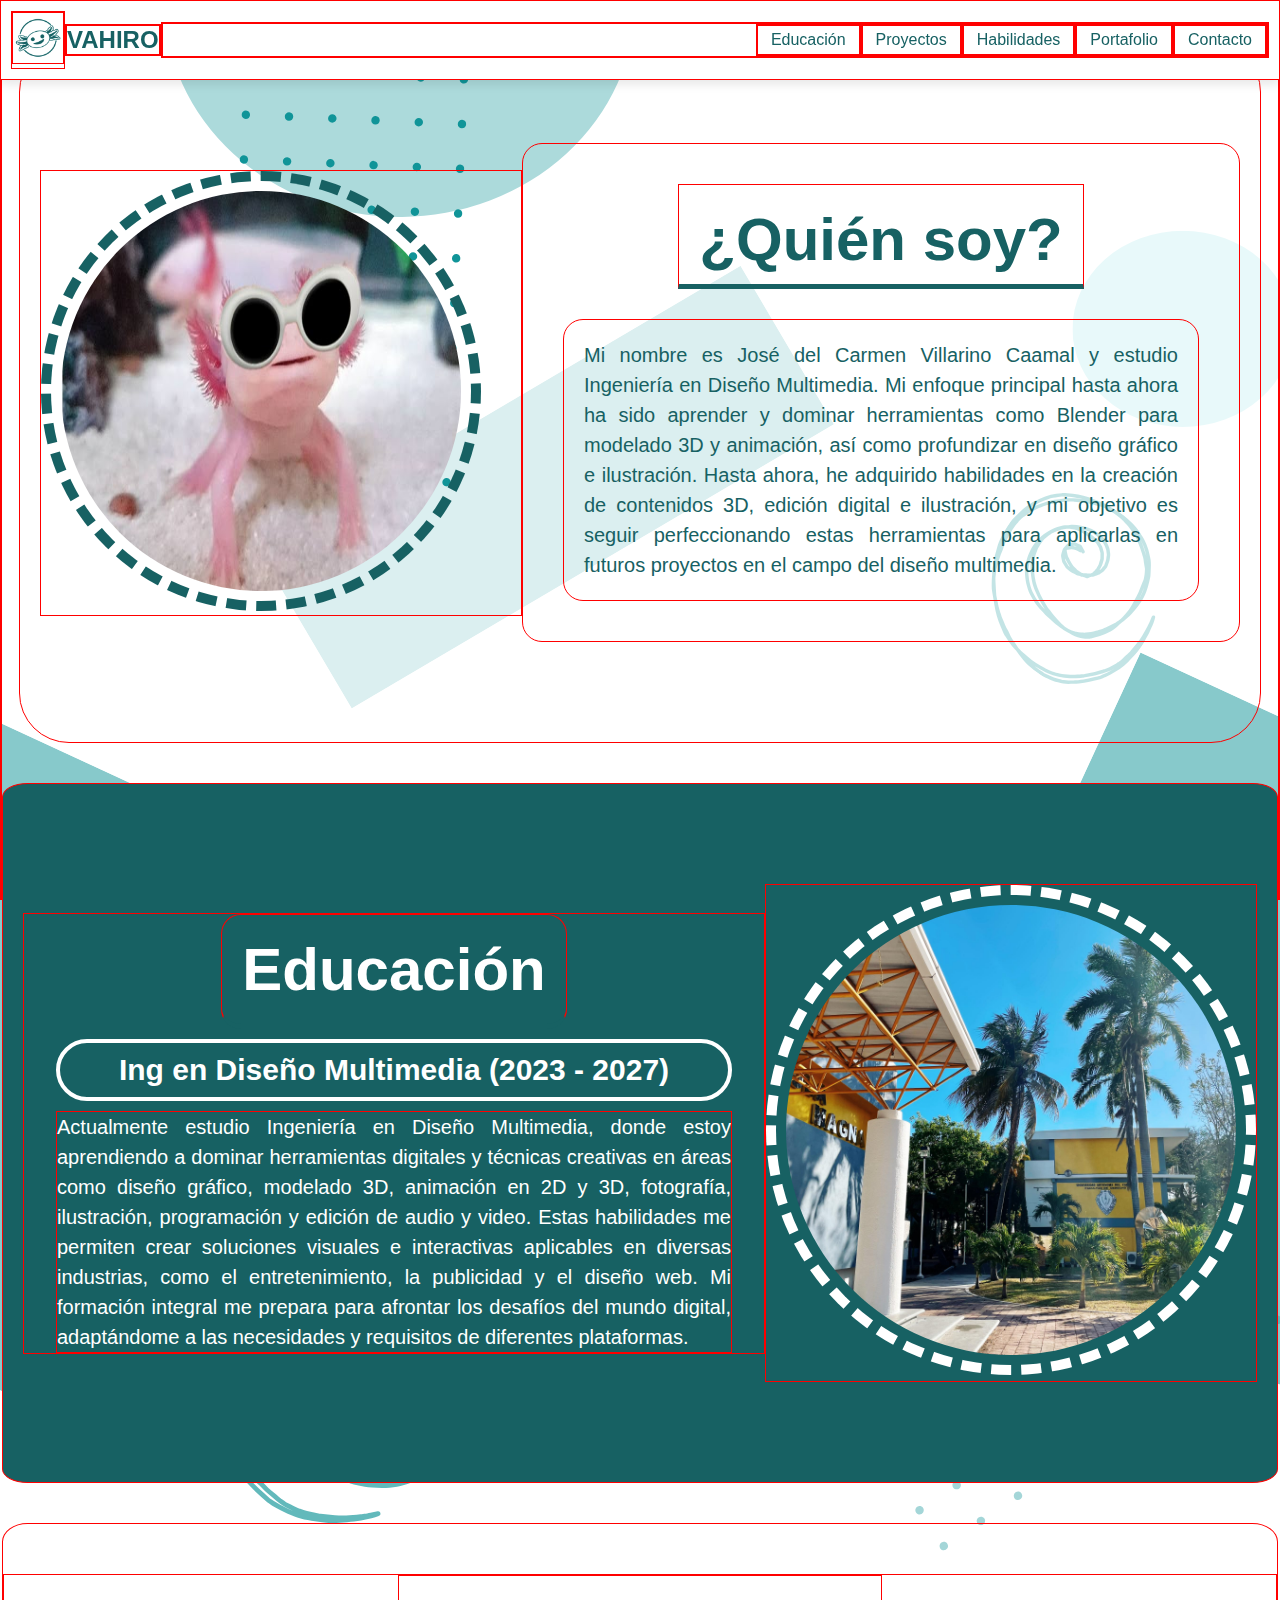
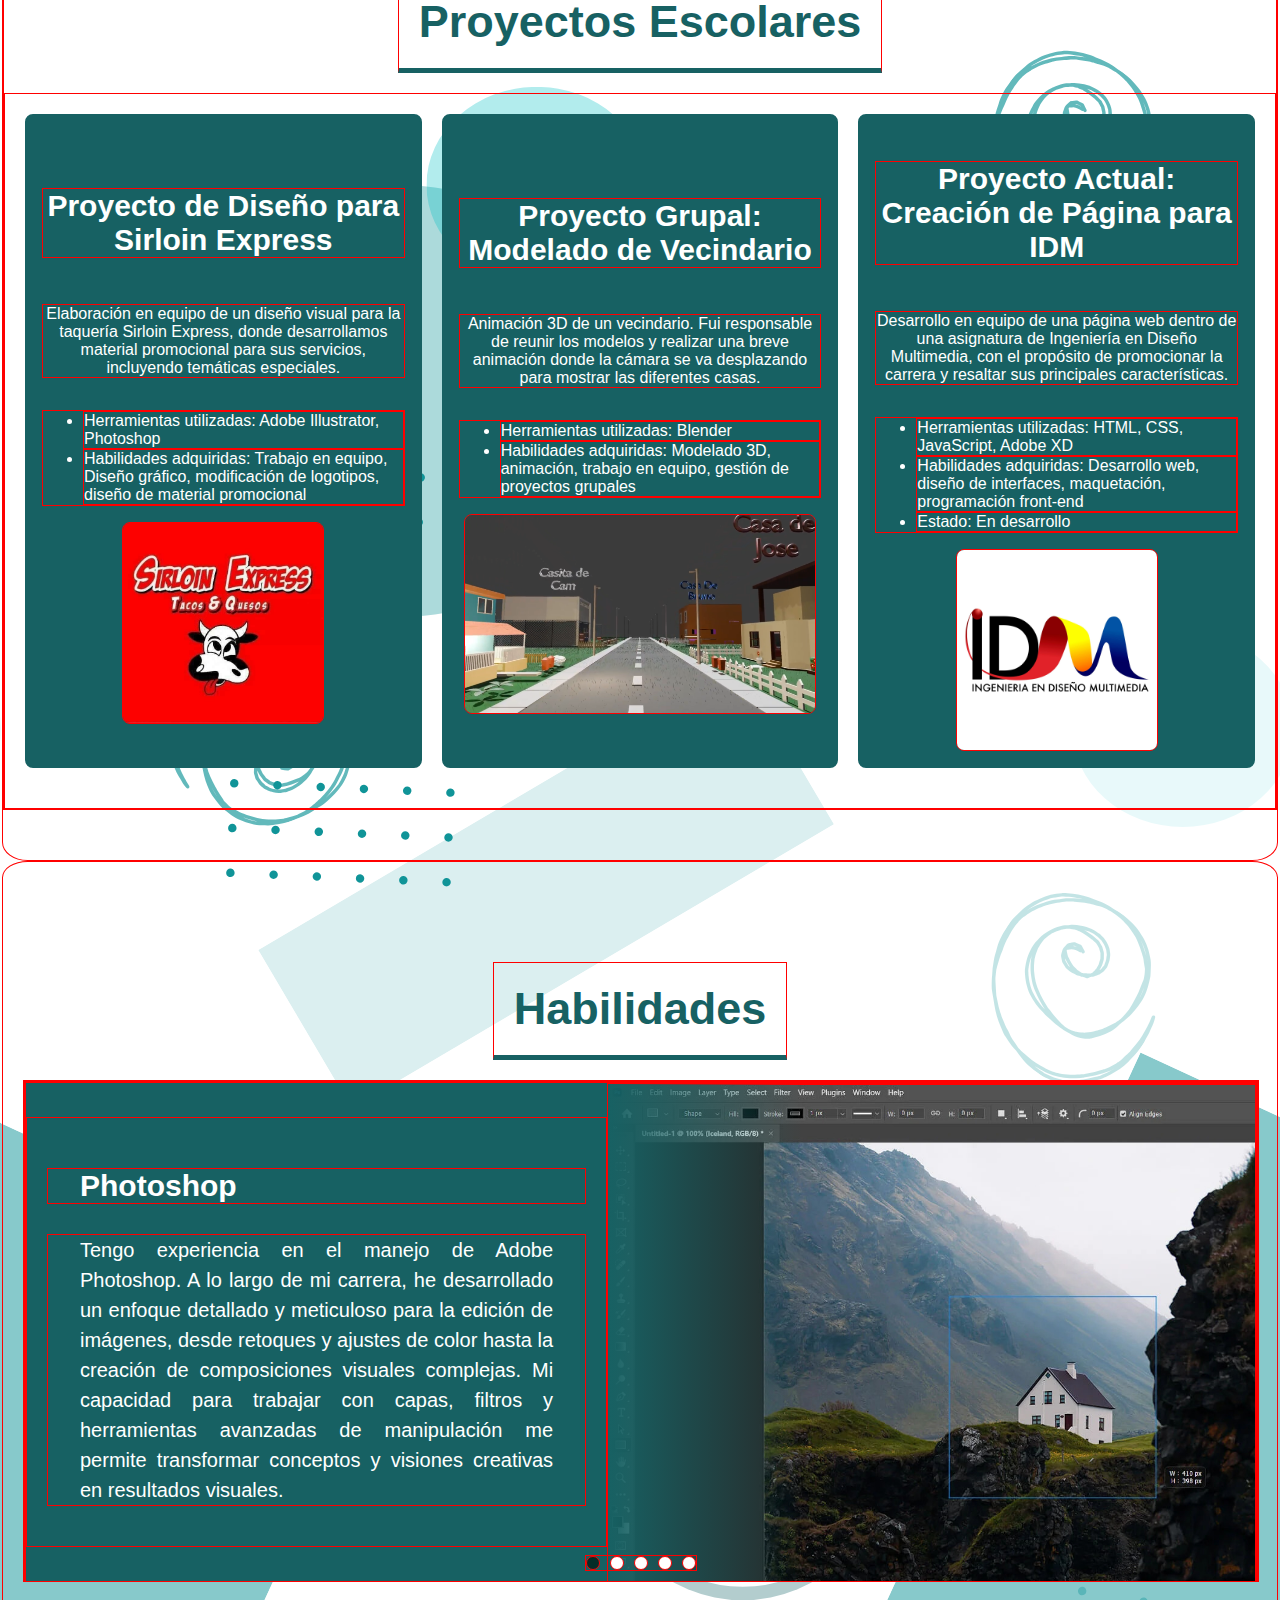
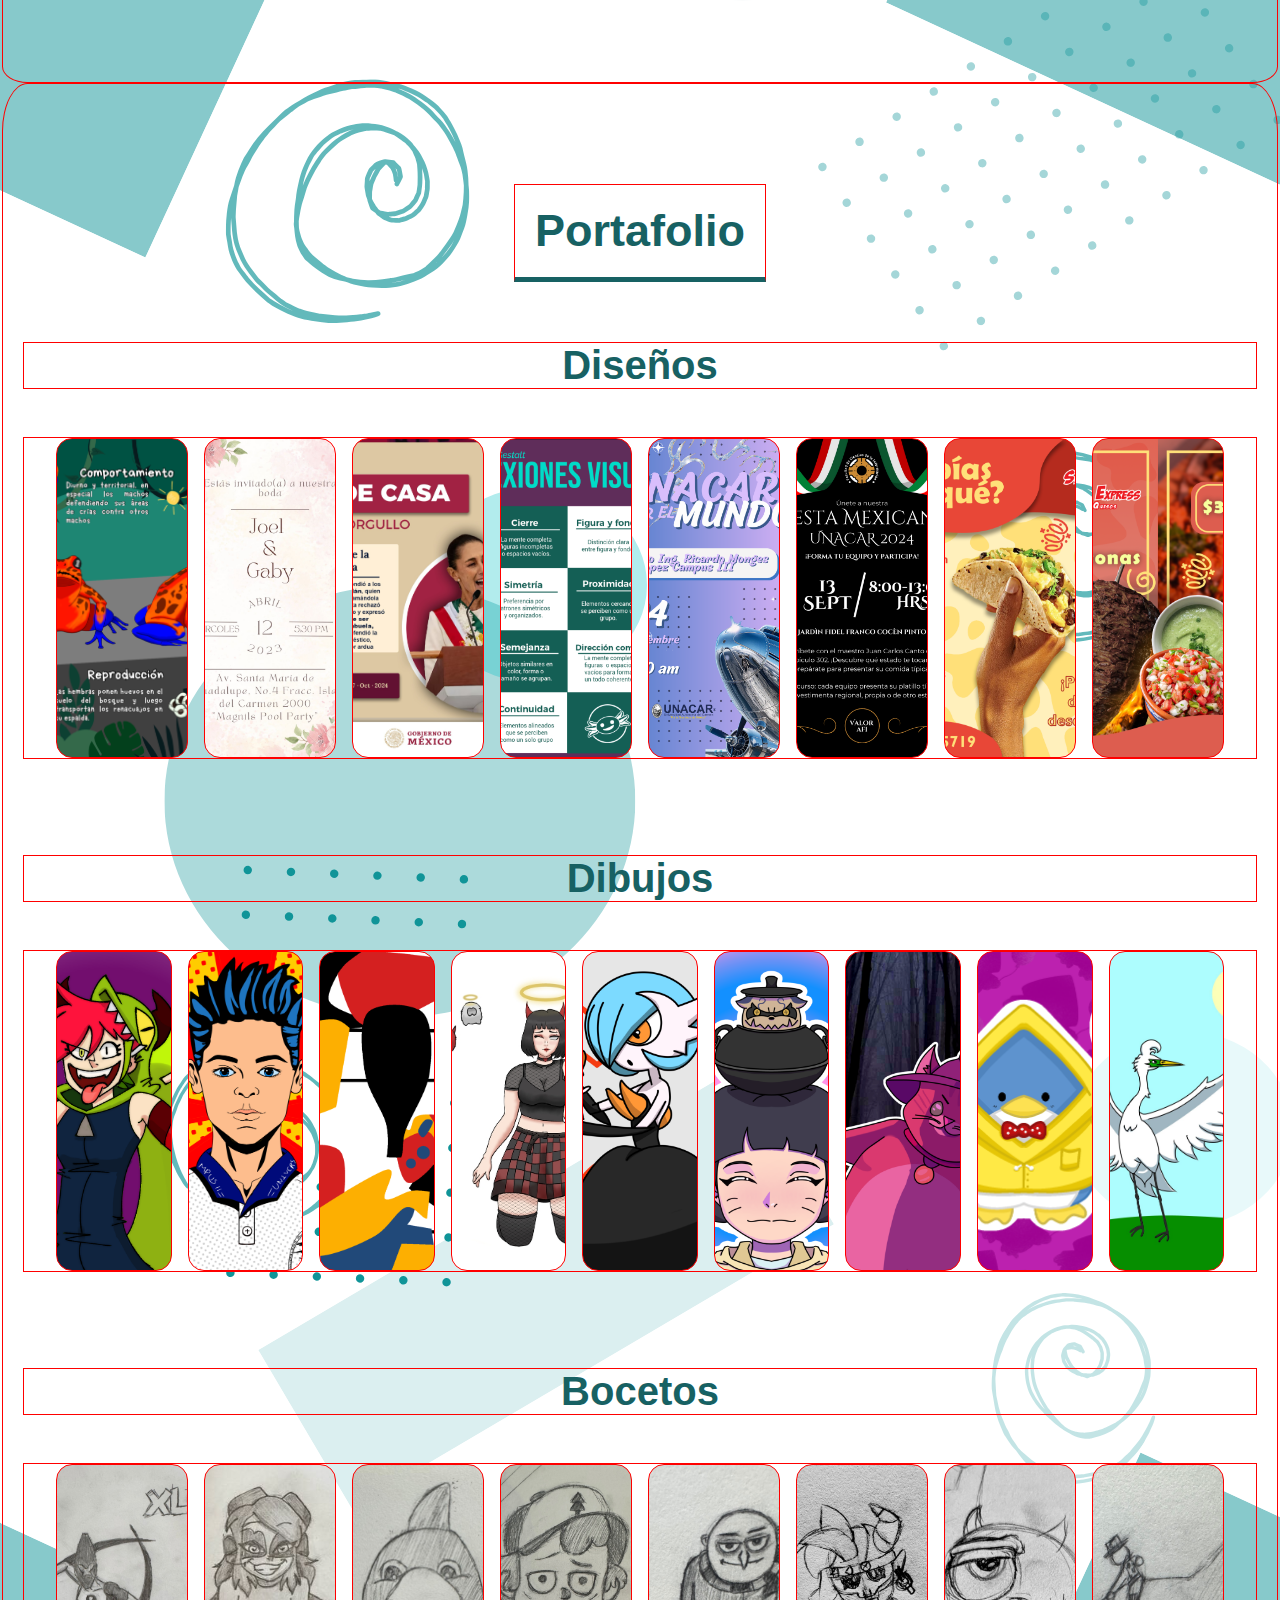
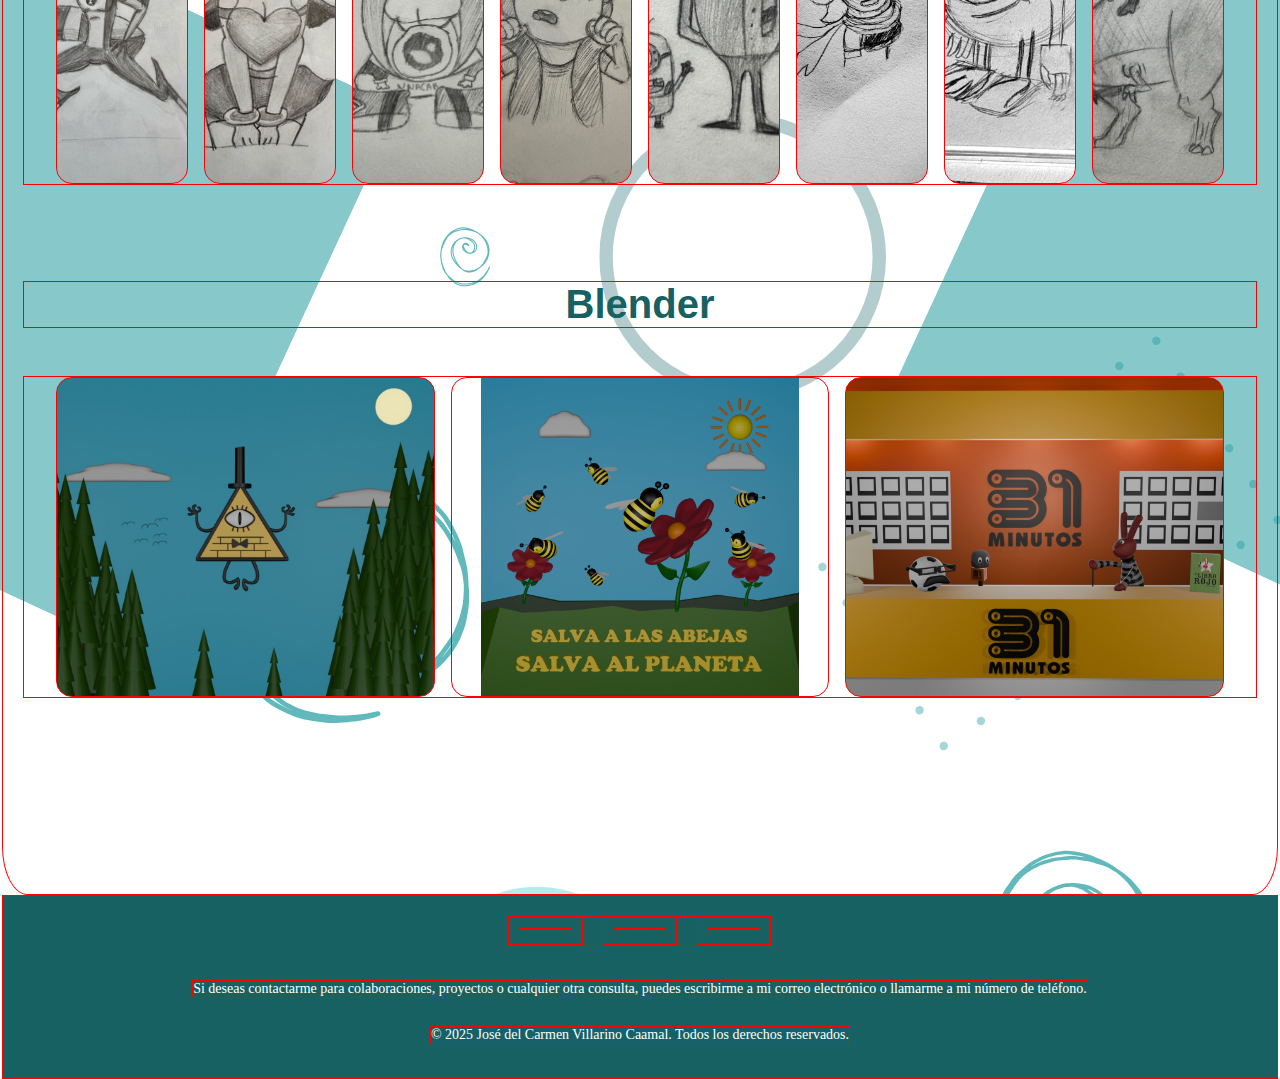
==== commit cb303a07: "optimización" ====
--- a/02-maquetacion-cv/index.html
+++ b/02-maquetacion-cv/index.html
@@ -8,7 +8,7 @@
 </head>
 <body>
     <header id="inicio">
-        <a href="#perfil"><img src="imagenes/logo_vahiro.png" alt="Logo Vahiro" width="80" loading="lazy"/></a>
+        <a href="#perfil"><img src="imagenes/iconos/logo_vahiro.png" alt="Logo Vahiro" width="80" loading="lazy"/></a>
         <a href="#perfil"><h1>VAHIRO</h1></a>
         <nav id="main-menu">
             <ul>
@@ -22,7 +22,7 @@
     </header>
 
     <section id="perfil">
-        <a href="#inicio"><img src="imagenes/Ajolote.jpg" alt="Logo Vahiro" width="100"loading="lazy"/></a>
+        <a href="#inicio"><img src="imagenes/fotos/Ajolote.jpg" alt="Logo Vahiro" width="100"loading="lazy"/></a>
         <div id="texto">
             <h2>¿Quién soy?</h2></a>
             <p>
@@ -40,7 +40,7 @@
             </p>
         </div>
         <a href="https://www.unacar.mx/" class="educacion-link" target="_blank">
-            <img src="imagenes/unacar_foto.jpg" alt="Foto de UNACAR" width="100" loading="lazy" />
+            <img src="imagenes/fotos/unacar_foto.jpg" alt="Foto de UNACAR" width="100" loading="lazy" />
         </a>
     </section>
 
@@ -55,7 +55,7 @@
                         <li>Herramientas utilizadas: Adobe Illustrator, Photoshop</li>
                         <li>Habilidades adquiridas: Trabajo en equipo, Diseño gráfico, modificación de logotipos, diseño de material promocional</li>
                     </ul>
-                    <img src="imagenes/sirloin.jpg" alt="Logo Sirloin" class="proyecto-img" loading="lazy">
+                    <img src="imagenes/proyectos/sirloin.jpg" alt="Logo Sirloin" class="proyecto-img" loading="lazy">
                 </a>
 
                 <a href="https://drive.google.com/file/d/1ZXDMyblcQ2aOPvXXYez0ErnM6VzcbpM_/view?usp=sharing" class="proyecto" target="_blank">
@@ -65,7 +65,7 @@
                         <li>Herramientas utilizadas: Blender</li>
                         <li>Habilidades adquiridas: Modelado 3D, animación, trabajo en equipo, gestión de proyectos grupales</li>
                     </ul>
-                    <img src="imagenes/vecindario.png" alt="Captura del Video Vecindario" class="proyecto-img2" loading="lazy">
+                    <img src="imagenes/proyectos/vecindario.png" alt="Captura del Video Vecindario" class="proyecto-img2" loading="lazy">
                 </a>
 
                 <a href="https://www.facebook.com/share/15w2uCwmHw/?mibextid=wwXIfr" class="proyecto" target="_blank" loading="lazy">
@@ -76,7 +76,7 @@
                         <li>Habilidades adquiridas: Desarrollo web, diseño de interfaces, maquetación, programación front-end</li>
                         <li>Estado: En desarrollo</li>
                     </ul>
-                    <img src="imagenes/logo_idm.jpg" alt="Logo de idm(pag en proceso)" class="proyecto-img" loading="lazy">
+                    <img src="imagenes/proyectos/logo_idm.jpg" alt="Logo de idm(pag en proceso)" class="proyecto-img" loading="lazy">
                 </a>
             </div>
         </div>
@@ -98,7 +98,7 @@
                         <p>Tengo experiencia en el manejo de Adobe Photoshop. A lo largo de mi carrera, he desarrollado un enfoque detallado y meticuloso para la edición de imágenes, desde retoques y ajustes de color hasta la creación de composiciones visuales complejas. Mi capacidad para trabajar con capas, filtros y herramientas avanzadas de manipulación me permite transformar conceptos y visiones creativas en resultados visuales.</p>
                     </div>
                     <div class="imagen">
-                        <img src="imagenes/photoshop.jpeg" alt="Photoshop" loading="lazy">
+                        <img src="imagenes/carrusel/photoshop.jpeg" alt="Photoshop" loading="lazy">
                     </div>
                 </div>
     
@@ -108,7 +108,7 @@
                         <p>Mi habilidad se centra en el modelado para la creación de proyectos multimedia. Estoy enfocado en desarrollar mi capacidad para aplicar texturas detalladas que den realismo a las escenas y realizar animaciones fluidas que añadan dinamismo a los proyectos. Actualmente, busco seguir perfeccionando estas competencias para poder implementar soluciones visuales de alta calidad en diversas aplicaciones multimedia.</p>
                     </div>
                     <div class="imagen">
-                        <img src="imagenes/blender.jpg" alt="Blender" loading="lazy">
+                        <img src="imagenes/carrusel/blender.jpg" alt="Blender" loading="lazy">
                     </div>
                 </div>
     
@@ -118,7 +118,7 @@
                         <p>Tengo conocimientos básicos en desarrollo web, particularmente en HTML, lo que me permite crear y estructurar sitios web de manera eficiente. A través de mis estudios y proyectos personales, he adquirido una comprensión fundamental sobre la importancia de una correcta jerarquización de contenidos. Además, tengo nociones de programación en C++, lo cual me ha permitido desarrollar una base sólida en la lógica de programación, manejo de variables, estructuras de control y algoritmos.</p>
                     </div>
                     <div class="imagen">
-                        <img src="imagenes/programacion.png" alt="Programación" loading="lazy">
+                        <img src="imagenes/carrusel/programacion.png" alt="Programación" loading="lazy">
                     </div>
                 </div>
     
@@ -128,7 +128,7 @@
                         <p>Tengo experiencia en la creación de ilustraciones tanto en medios tradicionales como digitales. En el ámbito tradicional, me especializo en ilustración a mano utilizando lápiz sobre papel, una técnica que me permite capturar detalles y texturas de manera precisa. En el campo digital, tengo conocimientos básicos para crear ilustraciones, lo que me permite experimentar con diferentes estilos y técnicas, adaptándome a proyectos que requieren creatividad y precisión.</p>
                     </div>
                     <div class="imagen">
-                        <img src="imagenes/ilustracion.jpeg" alt="Ilustración" loading="lazy">
+                        <img src="imagenes/carrusel/ilustracion.jpeg" alt="Ilustración" loading="lazy">
                     </div>
                 </div>
                 <div class="carrusel-item">
@@ -137,7 +137,7 @@
                         <p>Tengo conocimientos básicos en el montaje y configuración de hardware, específicamente enfocados en la creación de equipos de alto rendimiento. Esto incluye la selección y ensamblaje de componentes como procesadores, tarjetas gráficas, memorias RAM, y sistemas de refrigeración, asegurando que todos los elementos sean compatibles y estén optimizados para un rendimiento eficiente. Además, tengo experiencia en la configuración de sistemas operativos y controladores para maximizar el desempeño en tareas intensivas.</p>
                     </div>
                     <div class="imagen">
-                        <img src="imagenes/ensamble.jpg" alt="PC" loading="lazy">
+                        <img src="imagenes/carrusel/ensamble.jpg" alt="PC" loading="lazy">
                     </div>
                 </div>
             </div>
@@ -167,11 +167,14 @@
     <h3>Dibujos</h3>
    <div class="galery">
         <div style="background-image: url(imagenes/dibujos/demencia.png);"></div>
+        <div style="background-image: url(imagenes/dibujos/hombre.png);"></div>
+        <div style="background-image: url(imagenes/dibujos/niño.png);"></div>
         <div style="background-image: url(imagenes/dibujos/personaje.jpg);"></div>
         <div style="background-image: url(imagenes/dibujos/gardevoir.png);"></div>   
         <div style="background-image: url(imagenes/dibujos/himawari.png);"></div>
         <div style="background-image: url(imagenes/dibujos/gato.png);"></div>
         <div style="background-image: url(imagenes/dibujos/tuxedosam.png);"></div>
+        <div style="background-image: url(imagenes/dibujos/garza.jpeg);"></div>
     </div>
     <h3>Bocetos</h3>
     <div class="galery">
@@ -193,9 +196,18 @@
 </section>
 
     <footer id="contacto">
-        <div>
+        <div class="imagenes">
+            <a href="https://whatsapp.com/channel/0029VbA9cVq4yltOFypg160q" class="redes" target="_blank">
+                <img src="imagenes/iconos/whatsapp.png" alt="wspcanal" width="100" loading="lazy" />
+            </a>
+            <a href="https://www.unacar.mx/" class="redes" target="_blank">
+                <img src="imagenes/iconos/ig.png" alt="instagram" width="100" loading="lazy" />
+            </a>
+            <a href="mailto:josevillarino11@gmail.com" class="redes" target="_blank">
+                <img src="imagenes/iconos/gmail.png" alt="gmail" width="100" loading="lazy" />
+            </a>
+         </div>
             <p>Si deseas contactarme para colaboraciones, proyectos o cualquier otra consulta, puedes escribirme a mi correo electrónico o llamarme a mi número de teléfono.</p>
-        </div>
         <p>&copy; 2025 José del Carmen Villarino Caamal. Todos los derechos reservados.</p>
     </footer>
 </body>
--- a/02-maquetacion-cv/estilo.css
+++ b/02-maquetacion-cv/estilo.css
@@ -1,5 +1,5 @@
 * {
-    border: red 0px solid;
+    border: red 1px solid;
 }
 
 html {
@@ -13,9 +13,6 @@
     box-sizing: border-box;
     font-family: 'Libre Baskerville', serif; 
 }
-body {
-    padding-top: 40px; 
-}
 header {
     text-decoration: none !important;
     color: inherit !important;
@@ -26,7 +23,6 @@
     padding: 10px;
     align-items: center;
     width: 100%;
-    max-width: 100%;
     box-sizing: border-box;
     justify-content: space-between;
     position: fixed;  
@@ -54,6 +50,10 @@
     text-decoration: none !important; /* Elimina el subrayado de los enlaces */
     color: #176163; /* Hereda el color del texto del contenedor */
 }
+
+#main-menu li {
+    display: inline; /* Esto no es necesario si ya estás usando flexbox en el contenedor padre */
+}
 #main-menu ul {
     font-family: Impact, Haettenschweiler, 'Arial Narrow Bold', sans-serif;
     display: flex;
@@ -64,17 +64,14 @@
     width: 100%;
     box-sizing: border-box;
 }
-#main-menu li {
-    display: inline; 
-}
 #main-menu a {
+    position: relative;
     display: block;
     padding: 5px 13px;
     color: #176163;
     text-decoration: none;
     font-size: 1rem;
     transition: color 0.3s ease;
-    position: relative; 
 }
 #main-menu a::after {
     content: "";
@@ -107,16 +104,11 @@
 }
 #perfil {
     display: flex;
-    flex-direction: row;
-    align-items: center;
-    justify-content: flex-start;
+    align-items: center;
     padding: 60px;
-    margin-bottom: 40px;
+    margin: 40px auto;
     max-width: 1200px; 
-    margin-left: auto; 
-    margin-right: auto;
     border-radius: 50px;
-    margin-top: 40px;
 }
 #perfil img {
     width: 400px; 
@@ -143,10 +135,9 @@
     color: #176163;
     margin-top: 0;
     margin-bottom: 20px;
-    padding: 20px;
+    padding: 20px 20px 10px 20px;
     display: inline-block;
     border-bottom: 5px solid #176163; 
-    padding-bottom: 10px; 
     border-radius: 0; 
 }
 #perfil p {
@@ -160,17 +151,12 @@
 }
 #educacion {
     display: flex;
-    flex-direction: row;
     align-items: center;
     justify-content: space-between;
     padding: 60px;
     background-color: #176163;
     margin-bottom: 40px;
     max-width: 100%;
-    margin-left: 0px;
-    margin-right: 0px;
-    border-radius: 0;
-    margin-top: 40px;
 }
 #educacion img {
     width: 450px;  
@@ -179,8 +165,6 @@
     border: 10px dashed #ffffff;
     padding: 10px;
     transition: transform 0.3s ease, box-shadow 0.3s ease;
-    position: relative;
-    z-index: 1; 
 }
 #educacion img:hover {
     transform: translateY(-5px);
@@ -237,7 +221,6 @@
 section {
     border-radius: 2%;
     margin: 10px;
-    margin-bottom: 40px; 
     padding: 40px;
 }
 section p {
@@ -263,10 +246,6 @@
     transform: translateY(-10px);
     box-shadow: 0 4px 10px rgba(0, 0, 0, 0.1);
     background-color: #176163;
-}
-.proyecto h2 {
-    margin: 0;
-    padding: 0; 
 }
 .proyecto h3 {
     font-size: 30px;;
@@ -288,6 +267,7 @@
     align-items: center;
 }
 .proyecto li {
+    font-family:'Lora', 'Helvetica', sans-serif;
     text-align: left;
 }
 .proyecto-img, .proyecto-img2 {
@@ -368,10 +348,7 @@
     overflow: hidden; 
 }
 .imagen img {
-    width: 100%;
     height: 100%; 
-    object-fit: cover; 
-    display: block;
 }
 .imagen::before {
     content: "";
@@ -448,7 +425,7 @@
         height: 20rem;
         gap:1rem;
         padding: 0 2rem;
-        margin-bottom: 8rem;
+        margin-bottom: 6rem;
     }
     .galery>div{
         flex:1;
@@ -468,12 +445,30 @@
     background-color: #176163;
     font-size: 14px;
     box-sizing: border-box;
-    width: 100%;
+    width: 100%; 
     margin-top: auto;
     flex-direction: column;
     justify-content: center;
     align-items: center;
 }
+#contacto img {
+    max-width: 50px; /* Ajusta según el tamaño deseado */
+    height: auto;
+    margin: 10px;
+}
+
+.imagenes {
+    display: flex;
+    justify-content: center; /* Centra las imágenes */
+    gap: 20px; /* Espacio entre las imágenes */
+    margin-bottom: 20px; /* Espacio debajo de las imágenes */
+}
+
+.imagenes img {
+    width: 100px; /* Tamaño de las imágenes */
+}
+
+
 h2 {
     align-self: center;
     font-family: 'Bebas Neue', 'Helvetica', sans-serif;
@@ -482,34 +477,17 @@
     margin-top: 0;
     margin-bottom: 20px;
     padding: 20px; 
-    border-radius: 20px; 
     display: inline-block; 
     border-bottom: 5px solid #176163;
-    padding-bottom: 10px;
-    border-radius: 0;
 }
 section {
     position: relative;
     padding-top: 100px;
     margin: 0;
 }
-section::before {
-    content: "";
-    display: block;
-    height: 20px;
-    position: absolute;
-    top: 0; 
-    left: 0;
-    width: 100%;
-    z-index: -1;
-}
 #perfil, #educacion, #habilidades, #portafolio{
-        padding: 100px 20px 100px 20px;  
-    }
-
+    padding: 100px 20px;
+    }
     body {
-        background-image: url(imagenes/manguitos.png); 
-        background-repeat: repeat;
-        background-size: auto;
-        background-position: top left;
+        background-image: url(imagenes/fondo.png); 
     }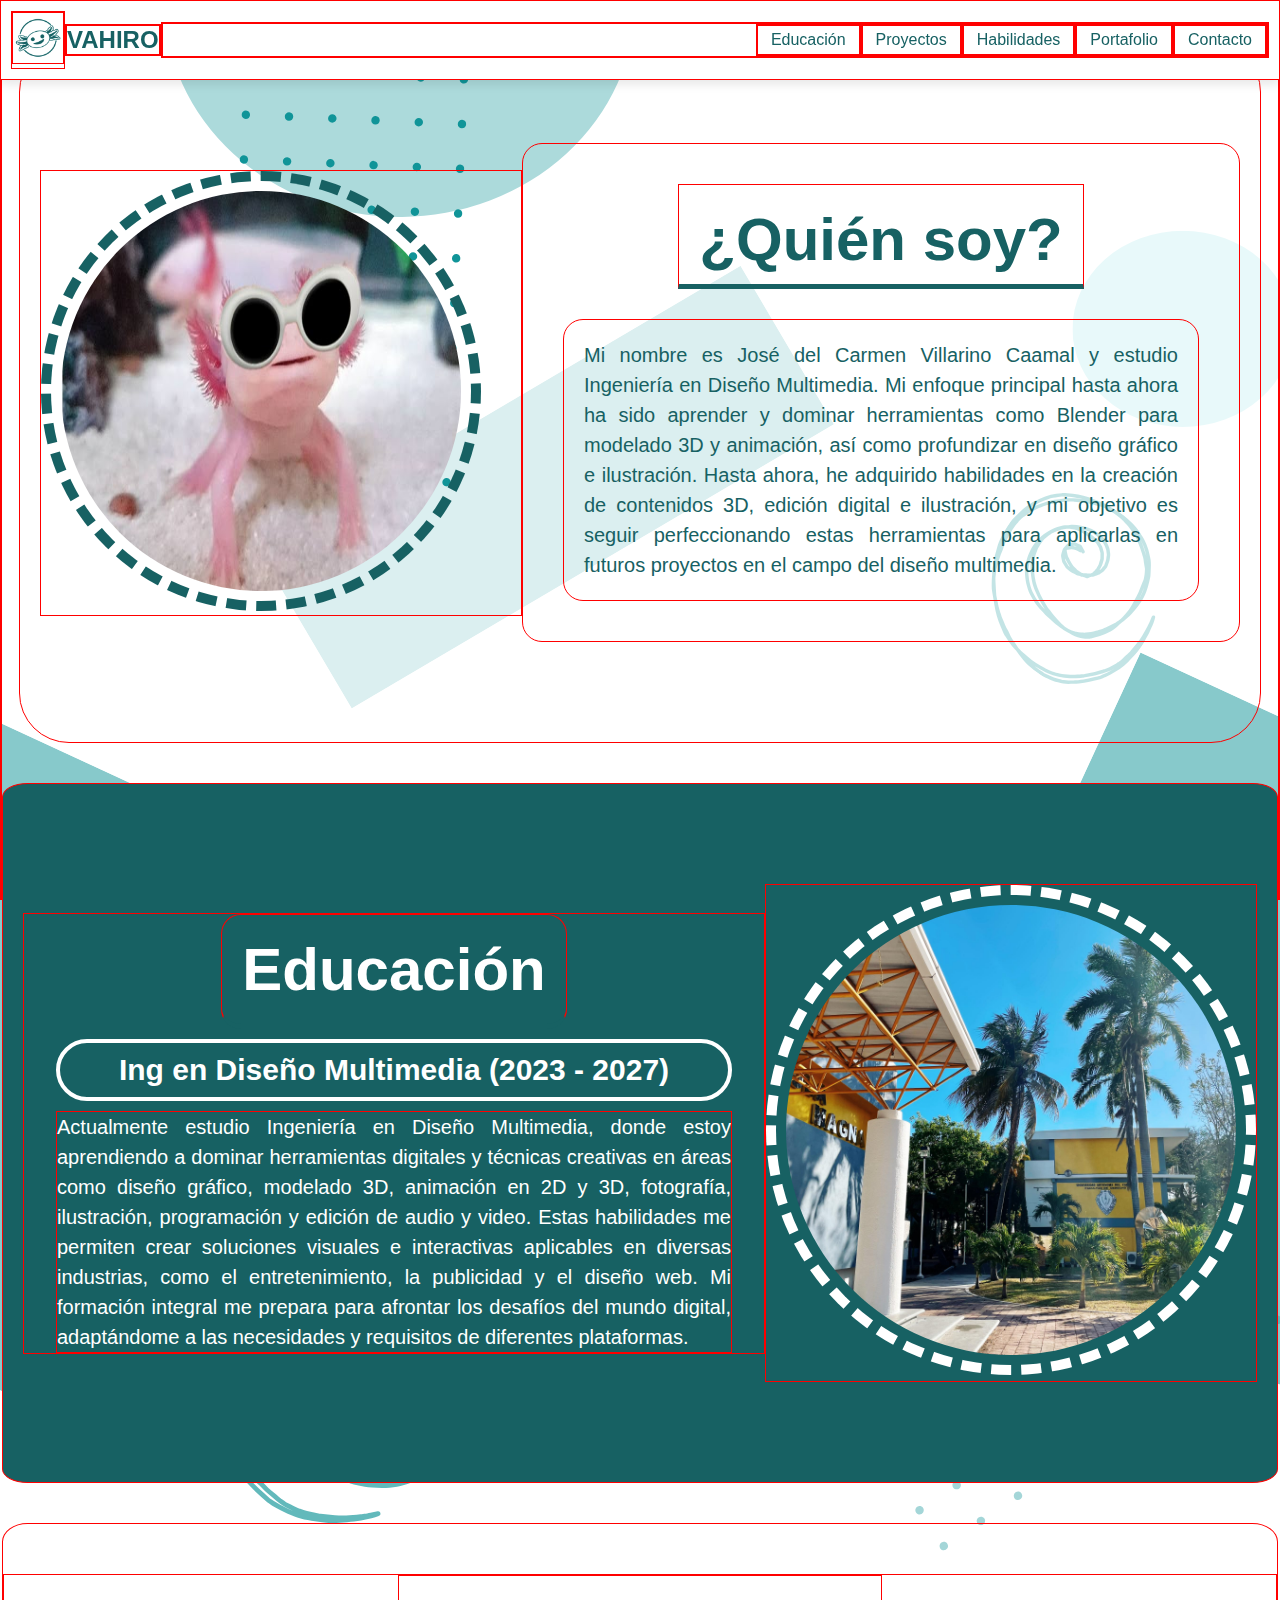
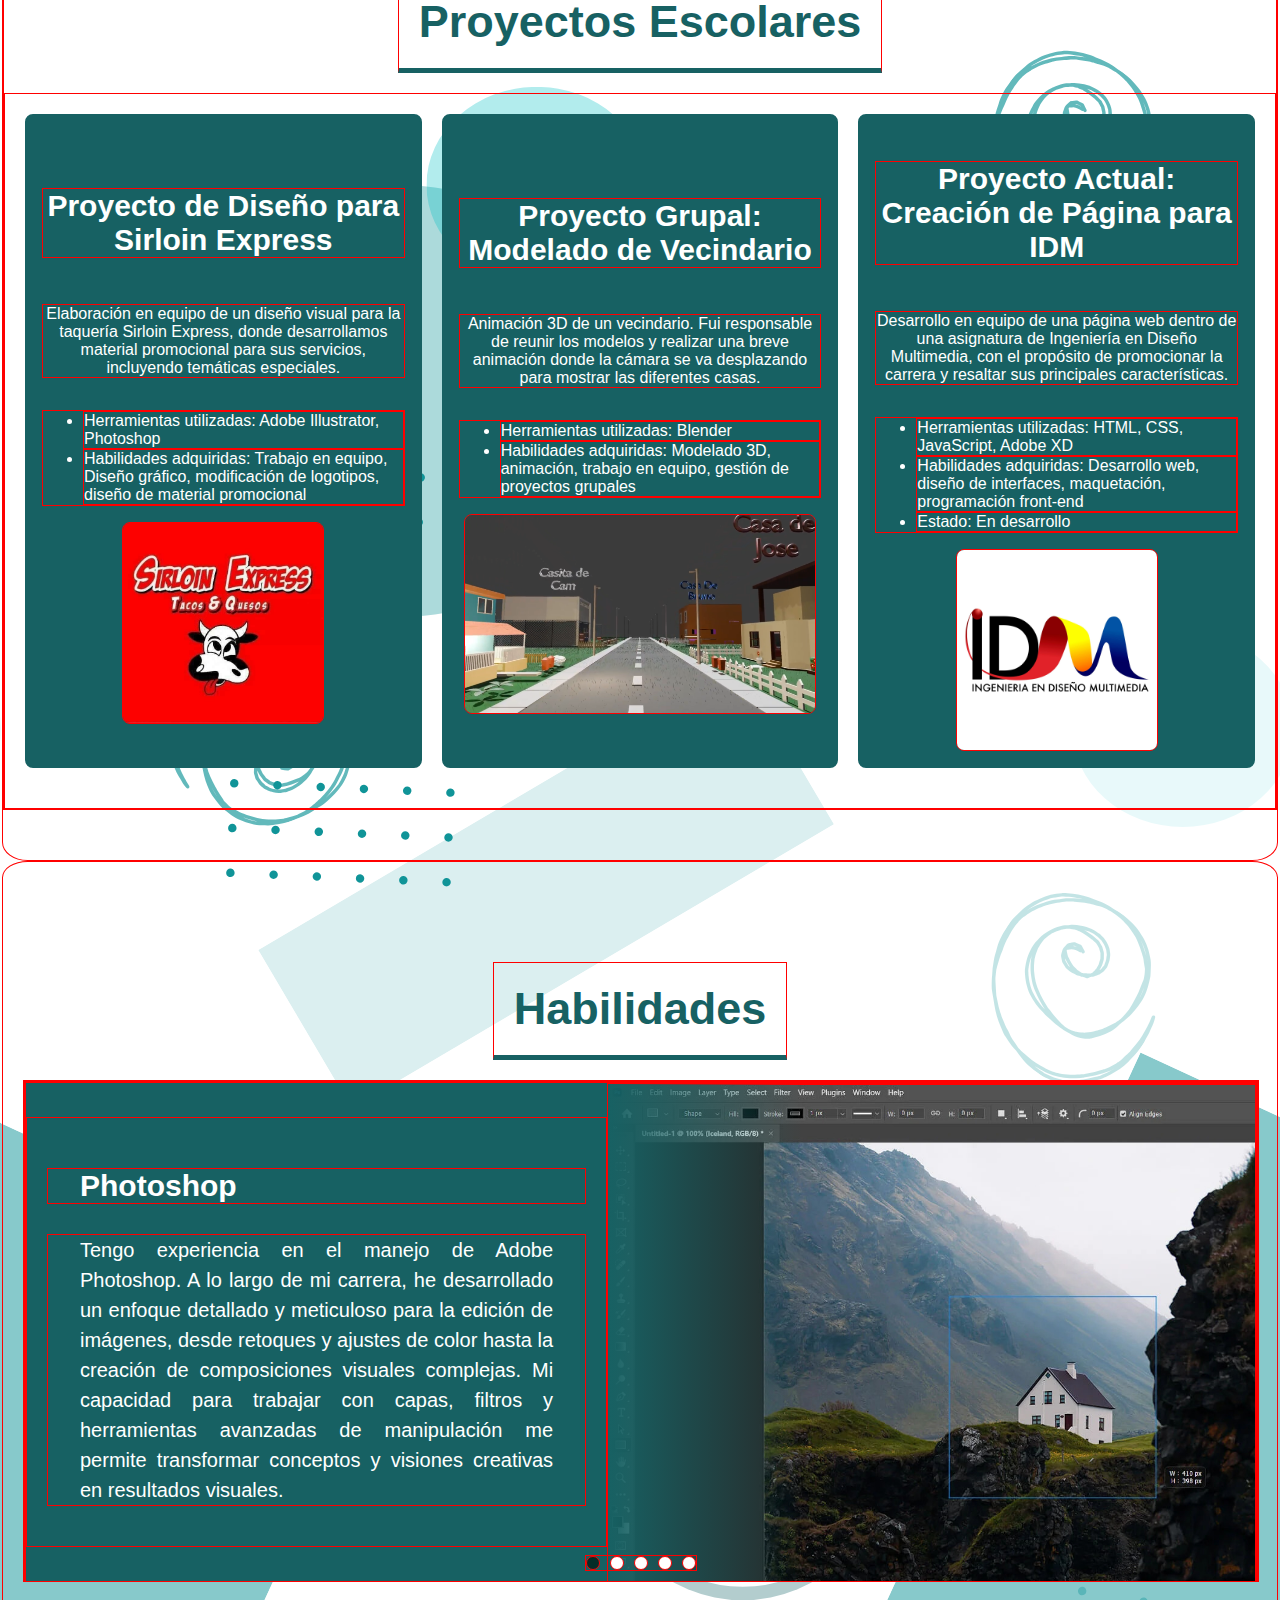
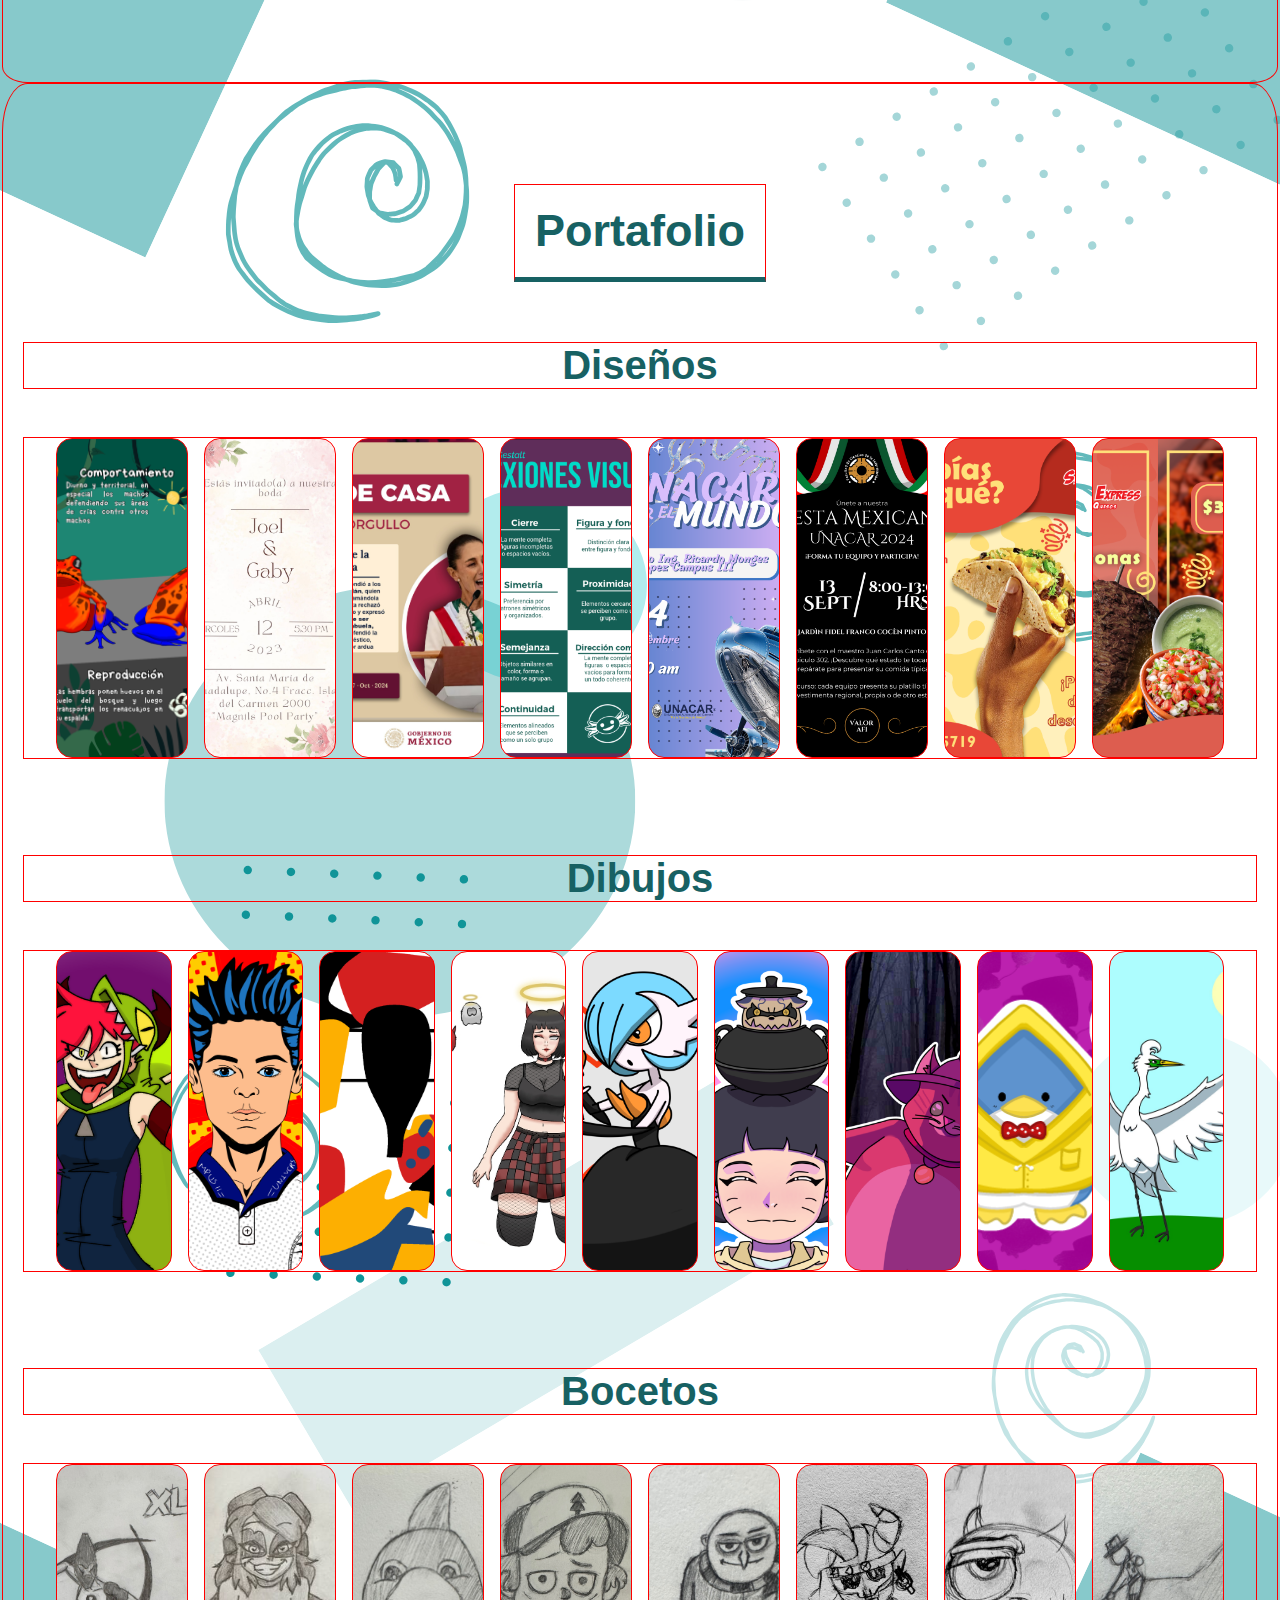
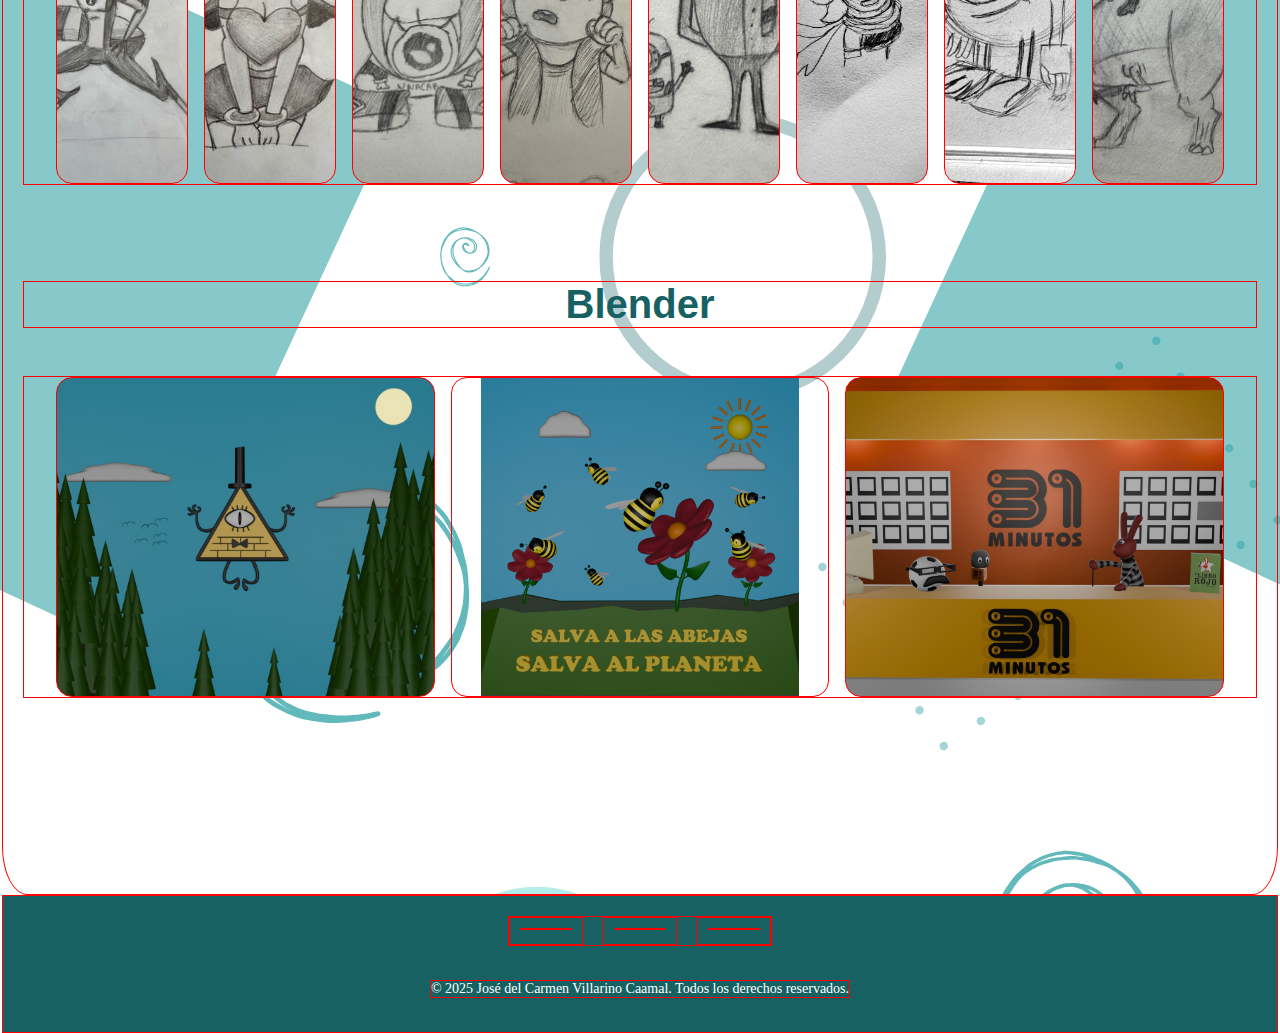
==== commit fa9bbdef: "borrar comentarios" ====
--- a/02-maquetacion-cv/index.html
+++ b/02-maquetacion-cv/index.html
@@ -207,7 +207,6 @@
                 <img src="imagenes/iconos/gmail.png" alt="gmail" width="100" loading="lazy" />
             </a>
          </div>
-            <p>Si deseas contactarme para colaboraciones, proyectos o cualquier otra consulta, puedes escribirme a mi correo electrónico o llamarme a mi número de teléfono.</p>
         <p>&copy; 2025 José del Carmen Villarino Caamal. Todos los derechos reservados.</p>
     </footer>
 </body>
--- a/02-maquetacion-cv/estilo.css
+++ b/02-maquetacion-cv/estilo.css
@@ -47,12 +47,12 @@
     margin: 0; 
 }
 #inicio a{
-    text-decoration: none !important; /* Elimina el subrayado de los enlaces */
-    color: #176163; /* Hereda el color del texto del contenedor */
+    text-decoration: none !important; 
+    color: #176163;
 }
 
 #main-menu li {
-    display: inline; /* Esto no es necesario si ya estás usando flexbox en el contenedor padre */
+    display: inline; 
 }
 #main-menu ul {
     font-family: Impact, Haettenschweiler, 'Arial Narrow Bold', sans-serif;
@@ -452,23 +452,20 @@
     align-items: center;
 }
 #contacto img {
-    max-width: 50px; /* Ajusta según el tamaño deseado */
+    max-width: 50px; 
     height: auto;
     margin: 10px;
 }
-
 .imagenes {
     display: flex;
-    justify-content: center; /* Centra las imágenes */
-    gap: 20px; /* Espacio entre las imágenes */
-    margin-bottom: 20px; /* Espacio debajo de las imágenes */
+    justify-content: center; 
+    gap: 20px; 
+    margin-bottom: 20px; 
 }
 
 .imagenes img {
-    width: 100px; /* Tamaño de las imágenes */
-}
-
-
+    width: 100px;
+}
 h2 {
     align-self: center;
     font-family: 'Bebas Neue', 'Helvetica', sans-serif;
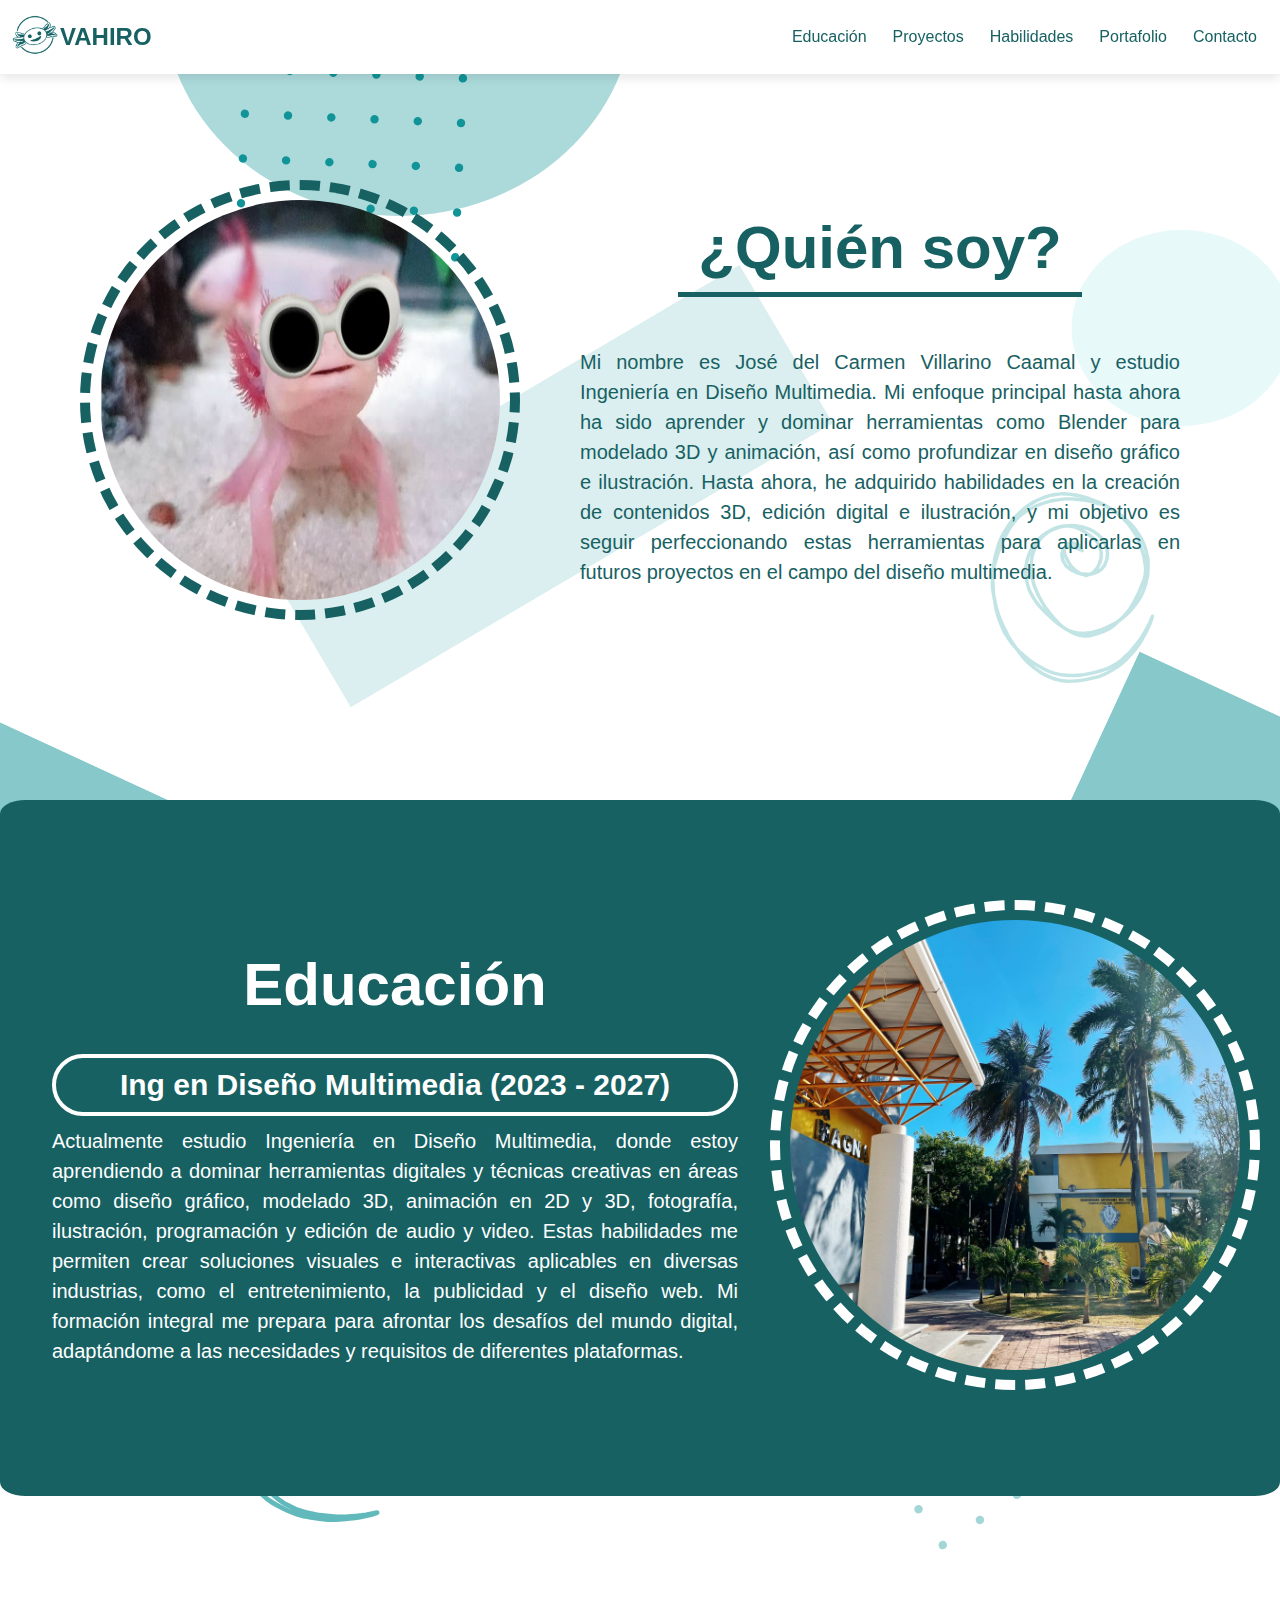
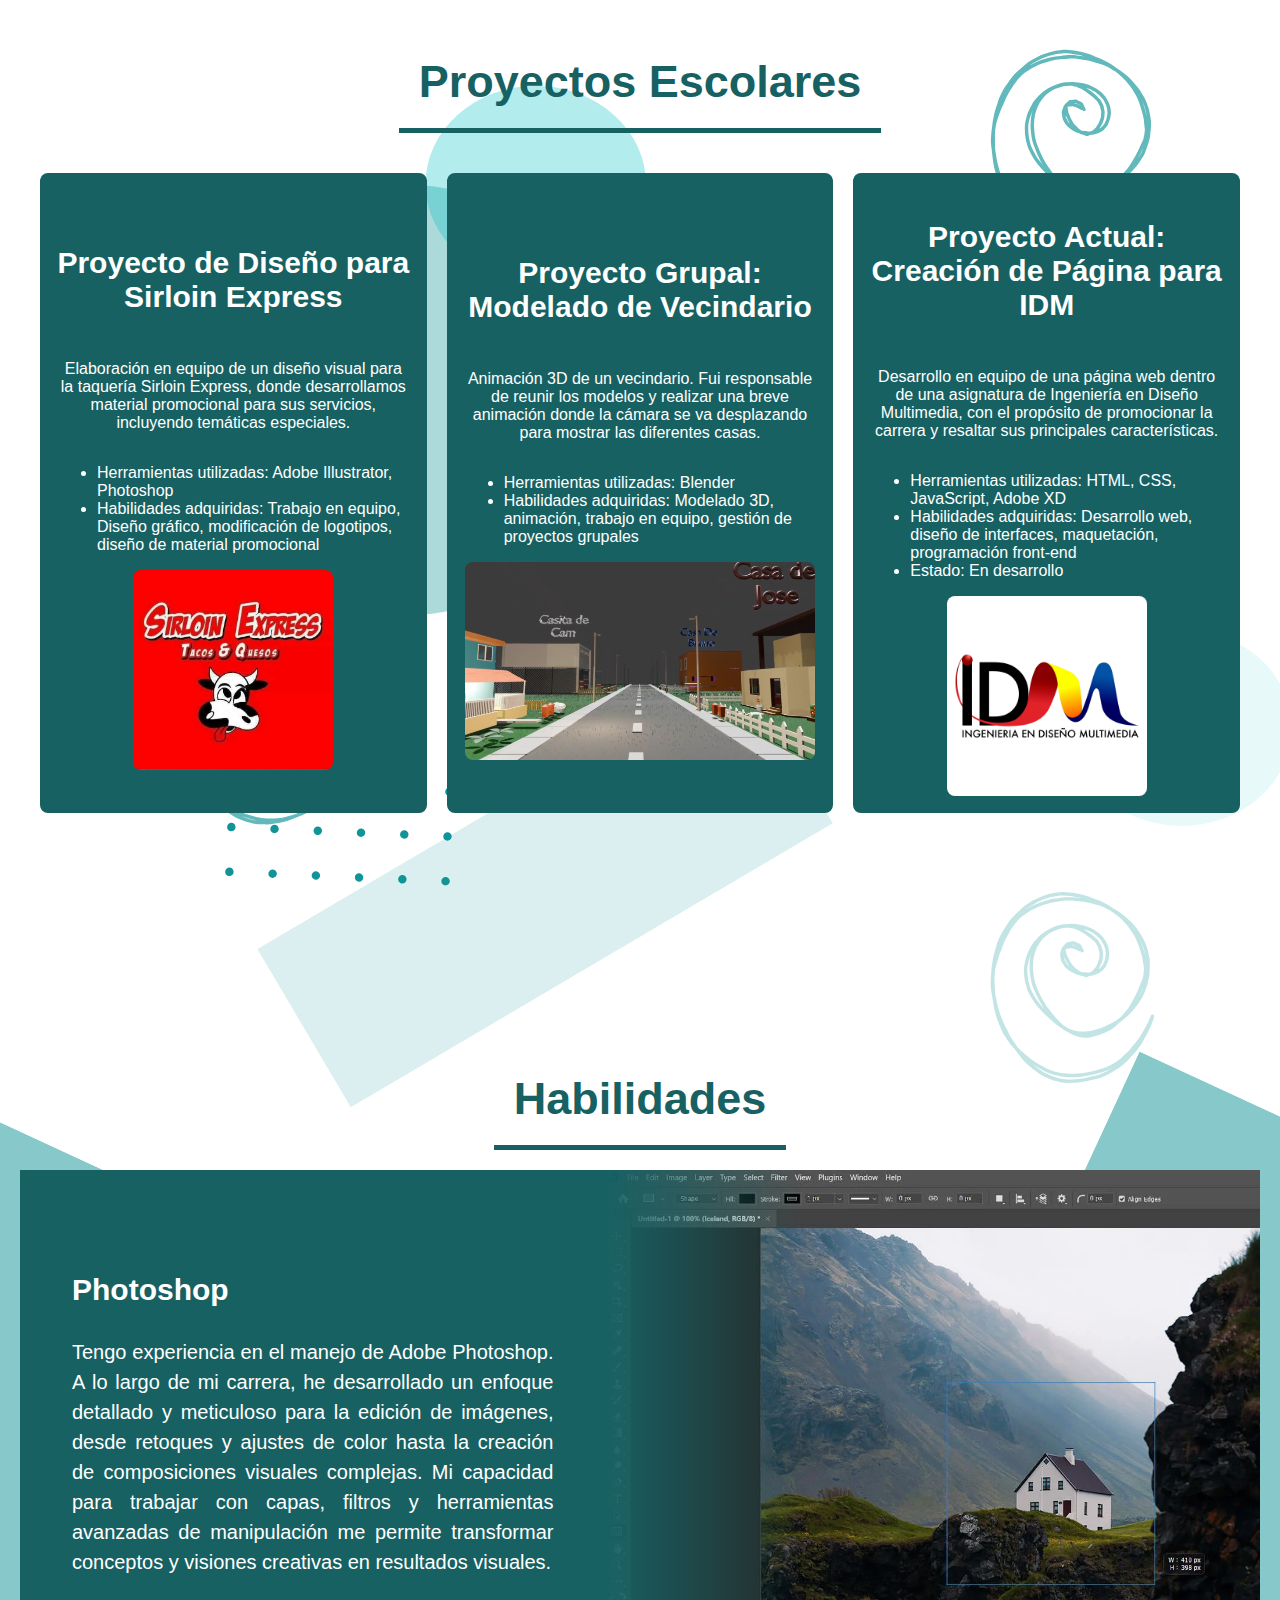
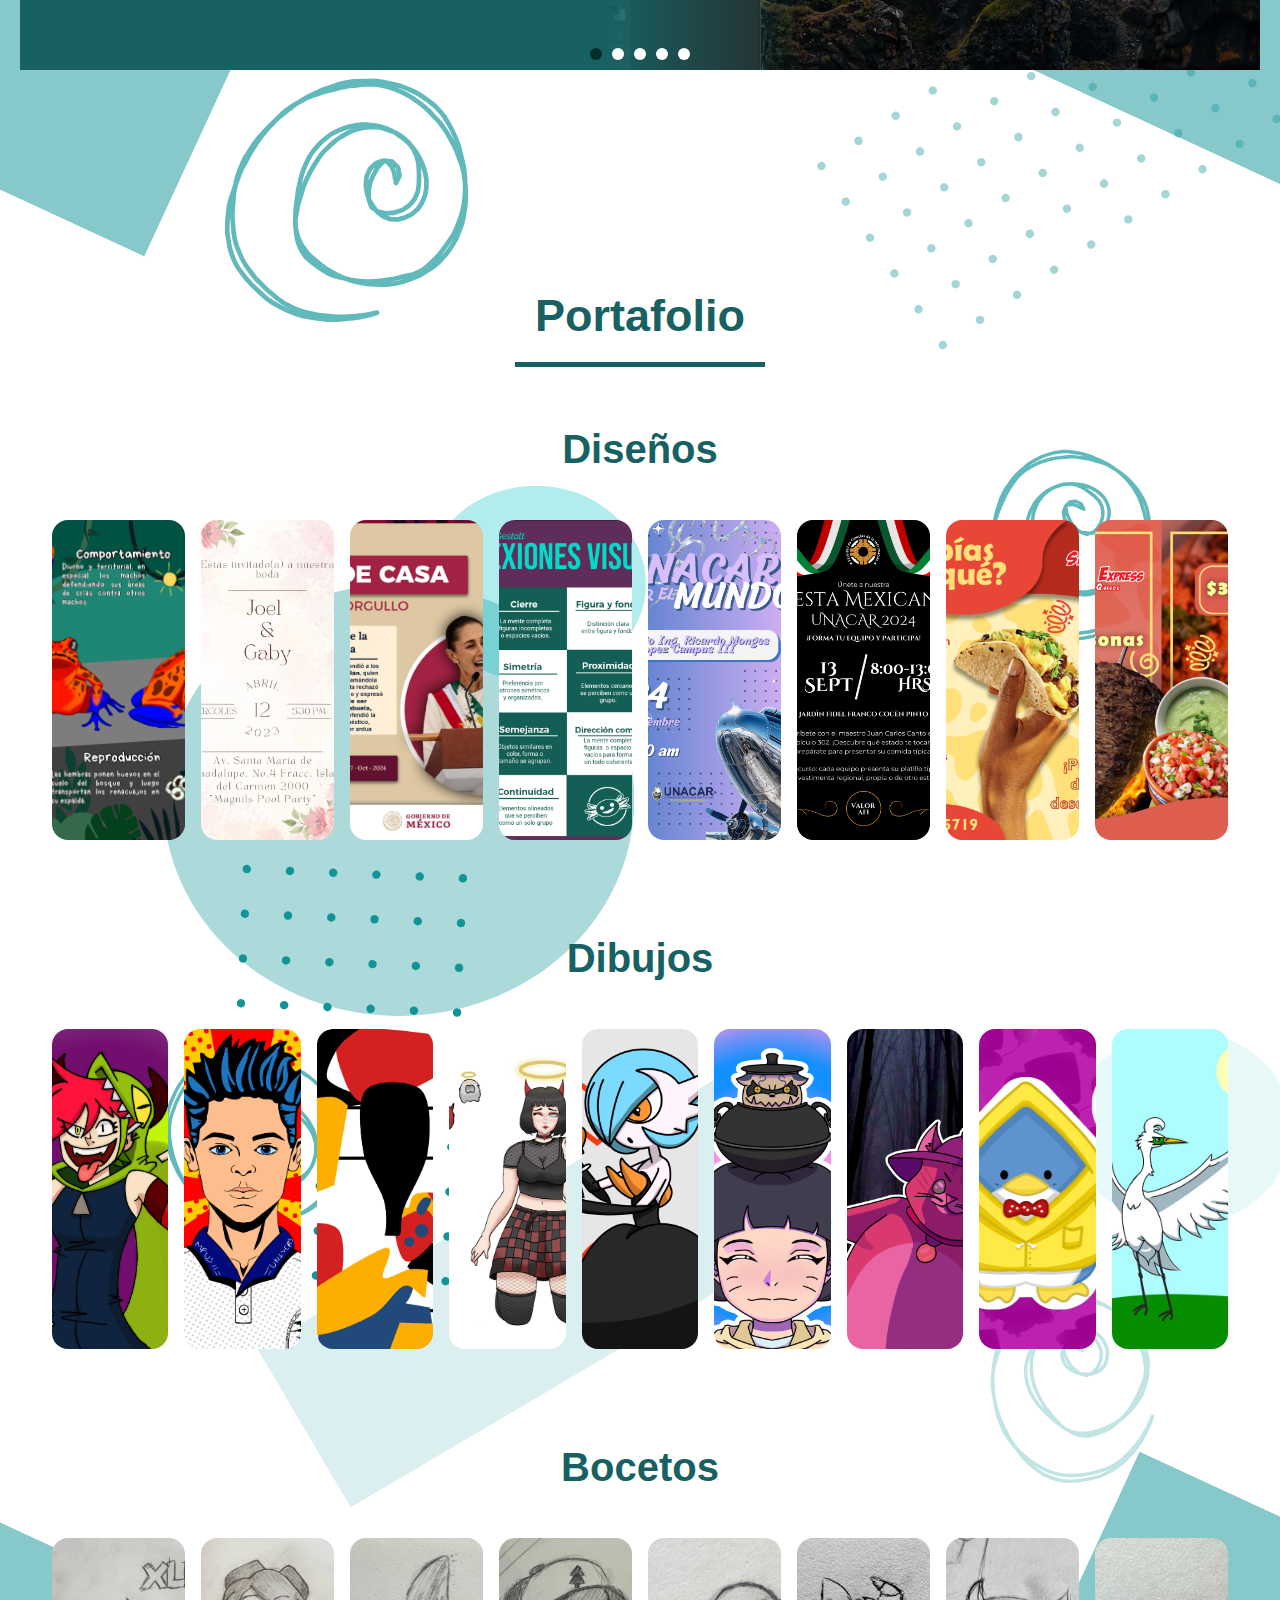
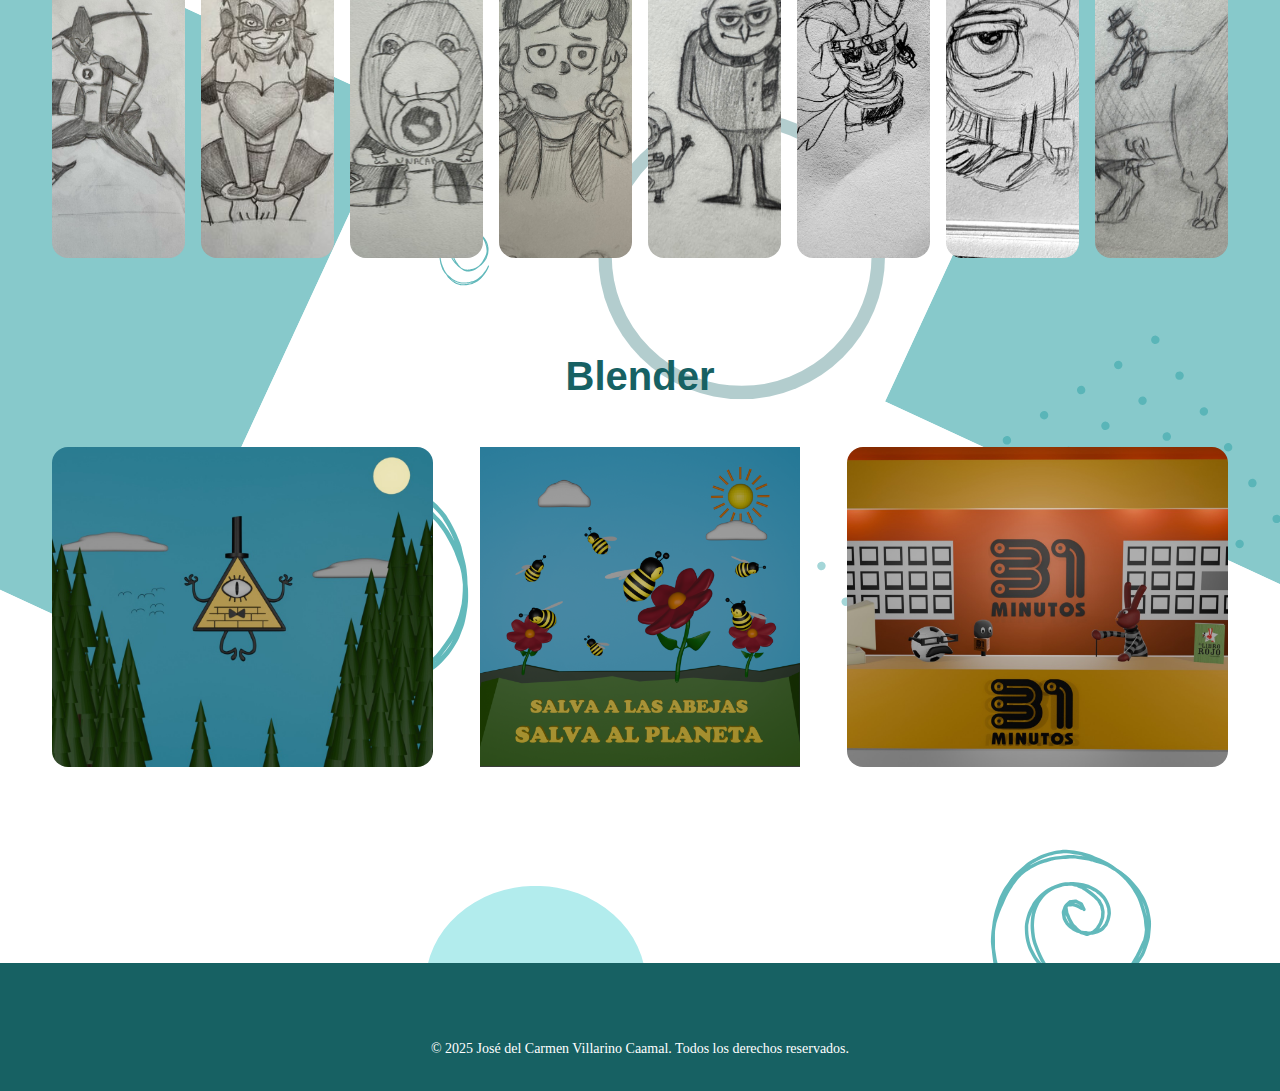
==== commit d08b742d: "quité el borde" ====
--- a/02-maquetacion-cv/index.html
+++ b/02-maquetacion-cv/index.html
@@ -20,11 +20,12 @@
             </ul>
         </nav>
     </header>
-
     <section id="perfil">
-        <a href="#inicio"><img src="imagenes/fotos/Ajolote.jpg" alt="Logo Vahiro" width="100"loading="lazy"/></a>
+        <div class="image-container">
+            <img src="imagenes/fotos/Ajolote.jpg" alt="Imagen estática" class="base-image" />
+        </div>
         <div id="texto">
-            <h2>¿Quién soy?</h2></a>
+            <h2>¿Quién soy?</h2>
             <p>
                 Mi nombre es José del Carmen Villarino Caamal y estudio Ingeniería en Diseño Multimedia. Mi enfoque principal hasta ahora ha sido aprender y dominar herramientas como Blender para modelado 3D y animación, así como profundizar en diseño gráfico e ilustración. Hasta ahora, he adquirido habilidades en la creación de contenidos 3D, edición digital e ilustración, y mi objetivo es seguir perfeccionando estas herramientas para aplicarlas en futuros proyectos en el campo del diseño multimedia.
             </p>
@@ -154,7 +155,7 @@
 <section id="portafolio">
    <h2>Portafolio</h2> 
    <h3>Diseños</h3>
-   <div class="galery">
+   <div class="galeria">
         <div style="background-image: url(imagenes/diseños/rana_dardo.png);"></div>
         <div style="background-image: url(imagenes/diseños/invitacion.jpg);"></div>
         <div style="background-image: url(imagenes/diseños/claudia.png);"></div>
@@ -165,7 +166,7 @@
         <div style="background-image: url(imagenes/diseños/paq_sirloin.png);"></div>
     </div>
     <h3>Dibujos</h3>
-   <div class="galery">
+   <div class="galeria">
         <div style="background-image: url(imagenes/dibujos/demencia.png);"></div>
         <div style="background-image: url(imagenes/dibujos/hombre.png);"></div>
         <div style="background-image: url(imagenes/dibujos/niño.png);"></div>
@@ -177,7 +178,7 @@
         <div style="background-image: url(imagenes/dibujos/garza.jpeg);"></div>
     </div>
     <h3>Bocetos</h3>
-    <div class="galery">
+    <div class="galeria">
          <div style="background-image: url(imagenes/dibujos_bocetos/xlr8.jpeg);"></div>
          <div style="background-image: url(imagenes/dibujos_bocetos/miss_head.jpeg);"></div>   
          <div style="background-image: url(imagenes/dibujos_bocetos/bill.jpg);"></div>
@@ -188,7 +189,7 @@
          <div style="background-image: url(imagenes/dibujos_bocetos/dinosaurio.jpg);"></div>
      </div>
      <h3>Blender</h3>
-     <div class="galery">
+     <div class="galeria">
           <div style="background-image: url(imagenes/blender/billc.jpg);"></div>   
           <div style="background-image: url(imagenes/blender/abejas.png);"></div>
           <div style="background-image: url(imagenes/blender/bodoque.jpg);"></div>
--- a/02-maquetacion-cv/estilo.css
+++ b/02-maquetacion-cv/estilo.css
@@ -1,5 +1,5 @@
 * {
-    border: red 1px solid;
+    border: red 0px solid;
 }
 
 html {
@@ -420,14 +420,14 @@
     font-size: 40px;
     margin-bottom: 3rem;
 }
-    .galery{
+    .galeria{
         display:flex;
         height: 20rem;
         gap:1rem;
         padding: 0 2rem;
         margin-bottom: 6rem;
     }
-    .galery>div{
+    .galeria>div{
         flex:1;
         border-radius: 1rem;
         background-position: center;
@@ -435,7 +435,7 @@
         background-size: auto 100%;
         transition: all 0.8s cubic-bezier(0.25, 0.4, 0.45, 1.4);
     }
-    .galery >div:hover{
+    .galeria >div:hover{
         flex:5;
     }
 #contacto {
@@ -482,9 +482,9 @@
     padding-top: 100px;
     margin: 0;
 }
-#perfil, #educacion, #habilidades, #portafolio{
+#perfil, #educacion, #habilidades, #portafolio,#exp_academica {
     padding: 100px 20px;
     }
-    body {
+body {
         background-image: url(imagenes/fondo.png); 
     }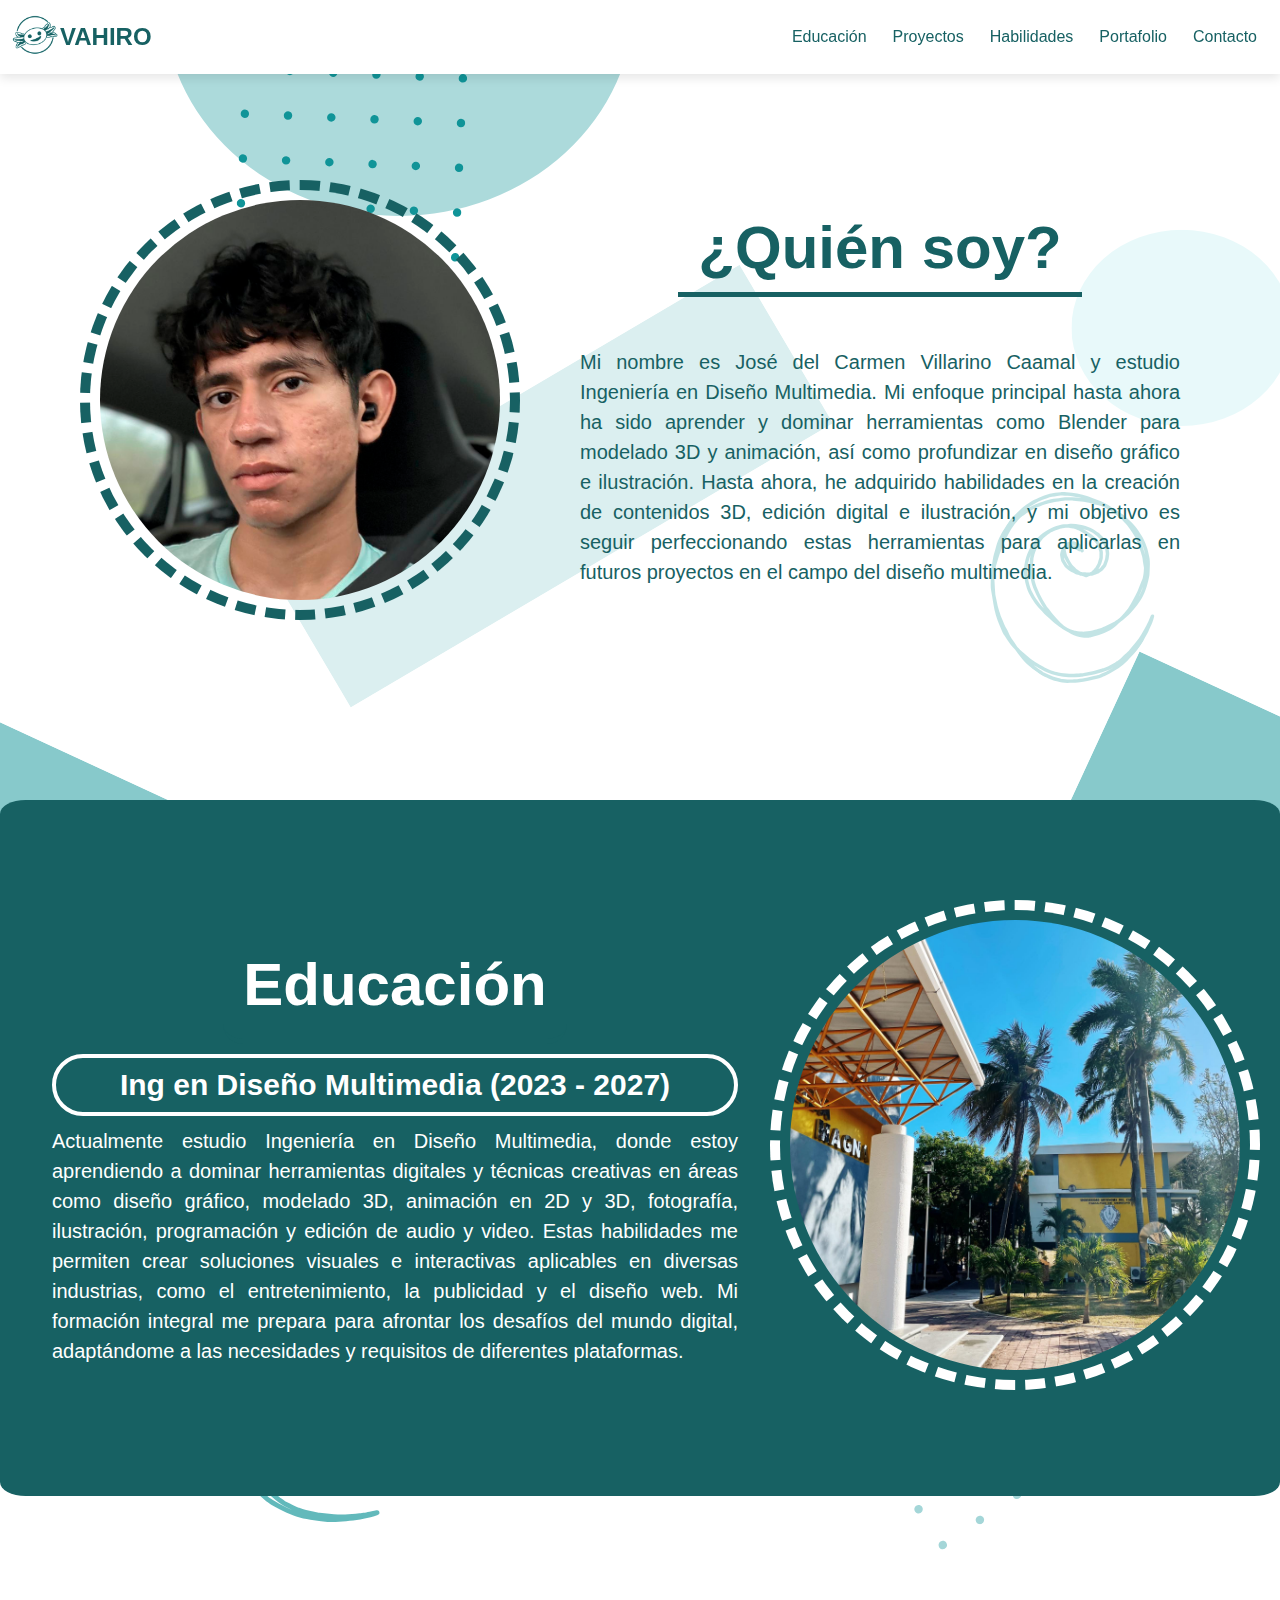
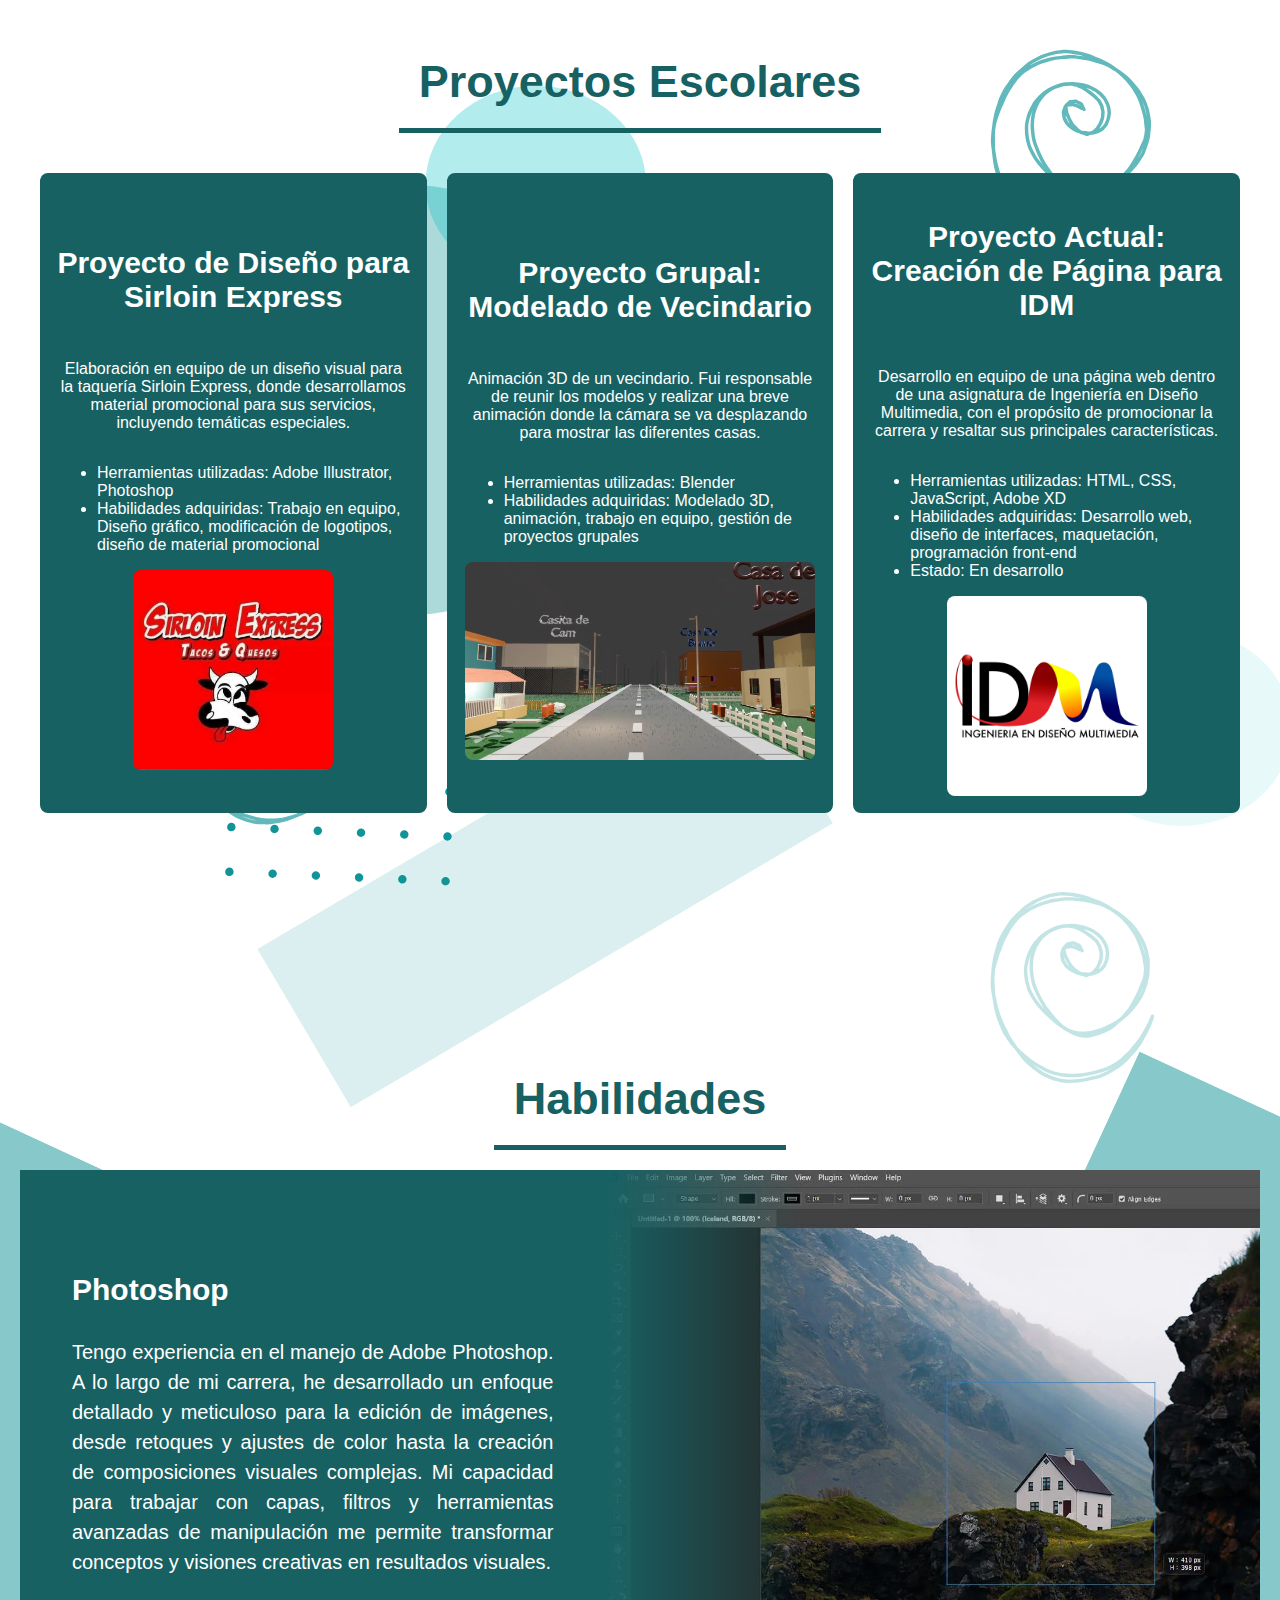
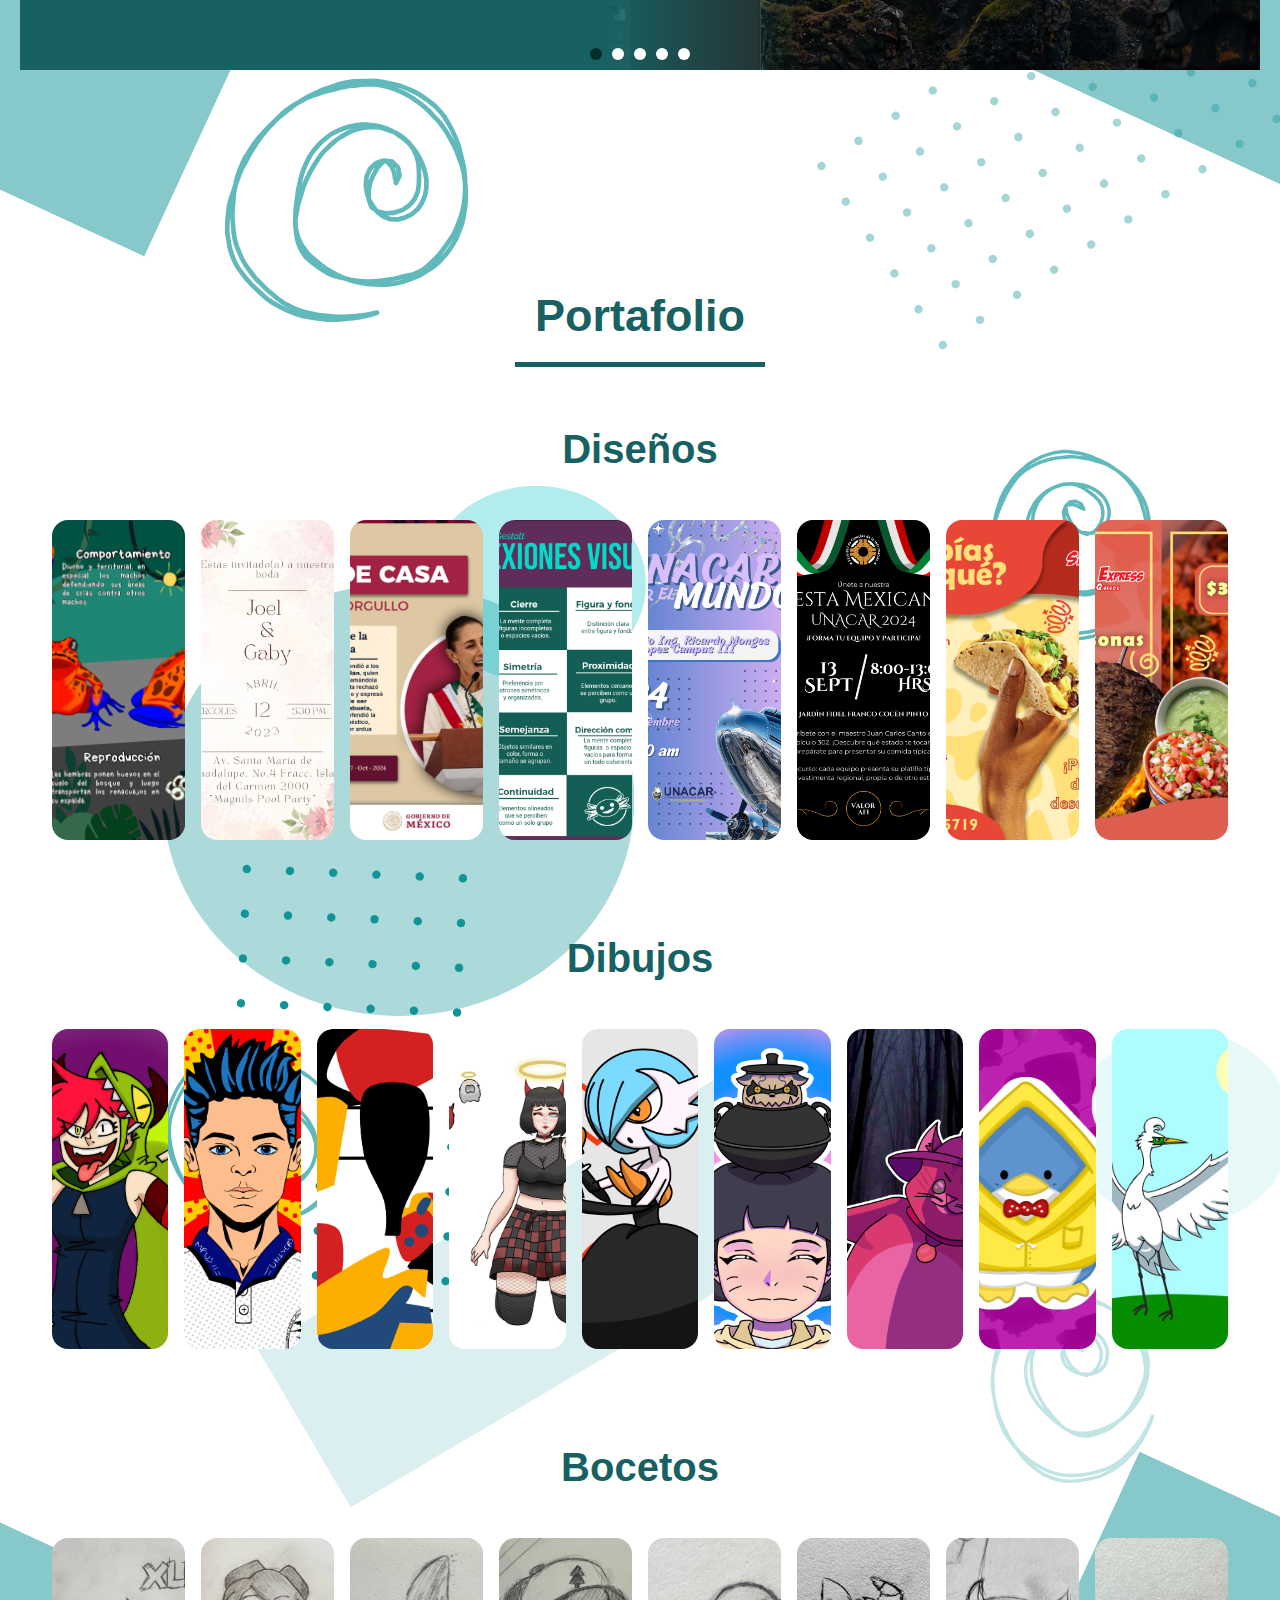
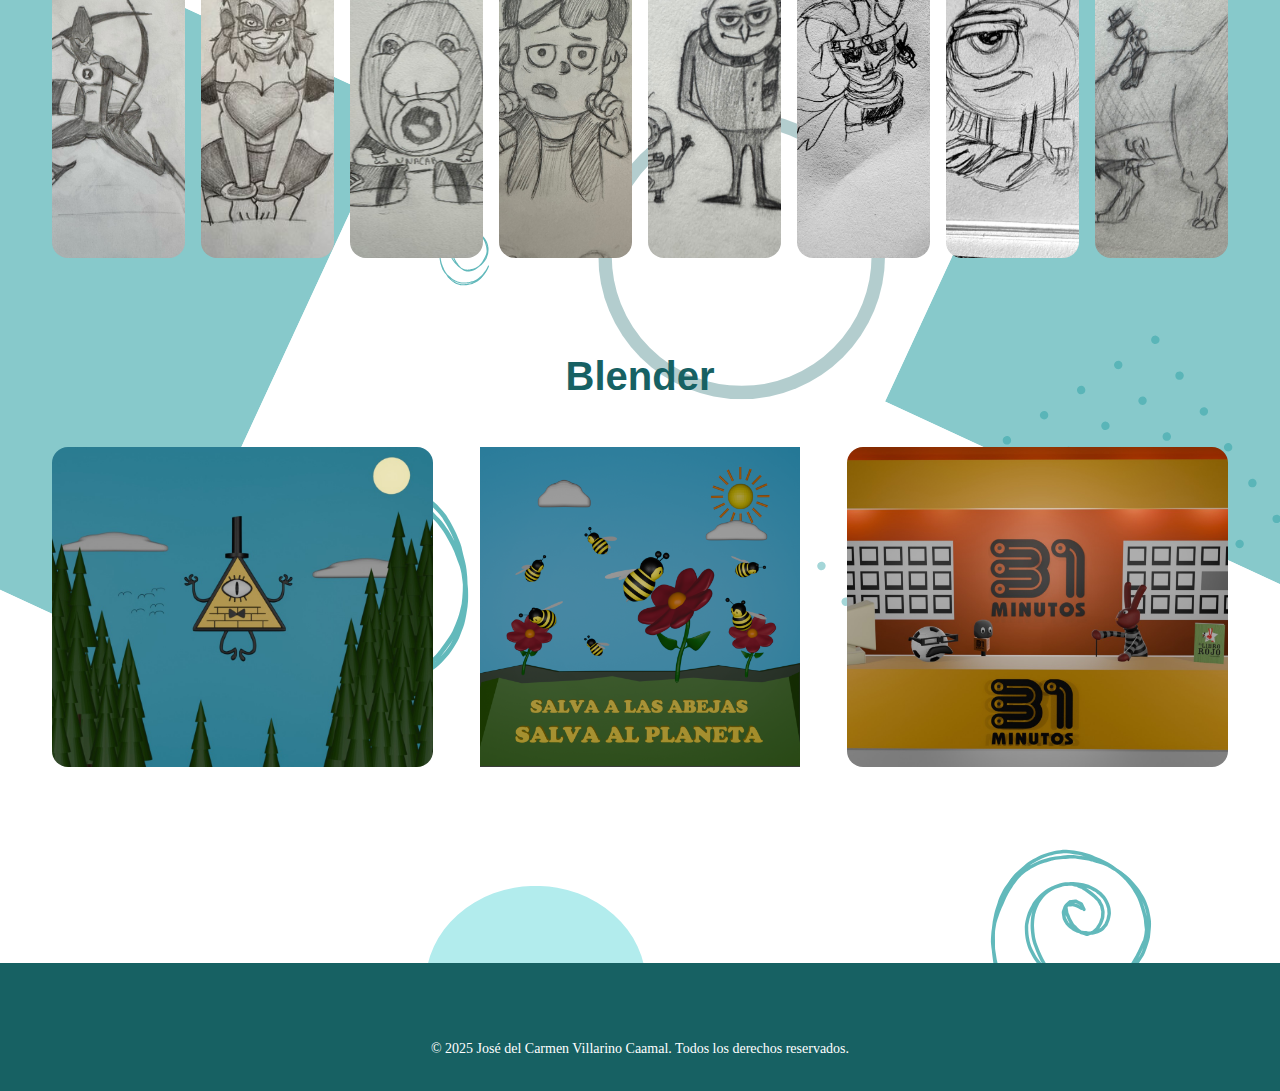
==== commit 4eacdeeb: "Corrección de foto" ====
--- a/02-maquetacion-cv/index.html
+++ b/02-maquetacion-cv/index.html
@@ -22,7 +22,7 @@
     </header>
     <section id="perfil">
         <div class="image-container">
-            <img src="imagenes/fotos/Ajolote.jpg" alt="Imagen estática" class="base-image" />
+            <img src="imagenes/fotos/foto_perfil.png" alt="Imagen estática" class="base-image" />
         </div>
         <div id="texto">
             <h2>¿Quién soy?</h2>
@@ -201,11 +201,11 @@
             <a href="https://whatsapp.com/channel/0029VbA9cVq4yltOFypg160q" class="redes" target="_blank">
                 <img src="imagenes/iconos/whatsapp.png" alt="wspcanal" width="100" loading="lazy" />
             </a>
-            <a href="https://www.unacar.mx/" class="redes" target="_blank">
+            <a href="https://www.instagram.com/vahiro_1/?utm_source=ig_web_button_share_sheet" class="redes" target="_blank">
                 <img src="imagenes/iconos/ig.png" alt="instagram" width="100" loading="lazy" />
             </a>
             <a href="mailto:josevillarino11@gmail.com" class="redes" target="_blank">
-                <img src="imagenes/iconos/gmail.png" alt="gmail" width="100" loading="lazy" />
+                <img src="imagenes/iconos/gmail_icono.png" alt="gmail" width="100" loading="lazy" />
             </a>
          </div>
         <p>&copy; 2025 José del Carmen Villarino Caamal. Todos los derechos reservados.</p>
